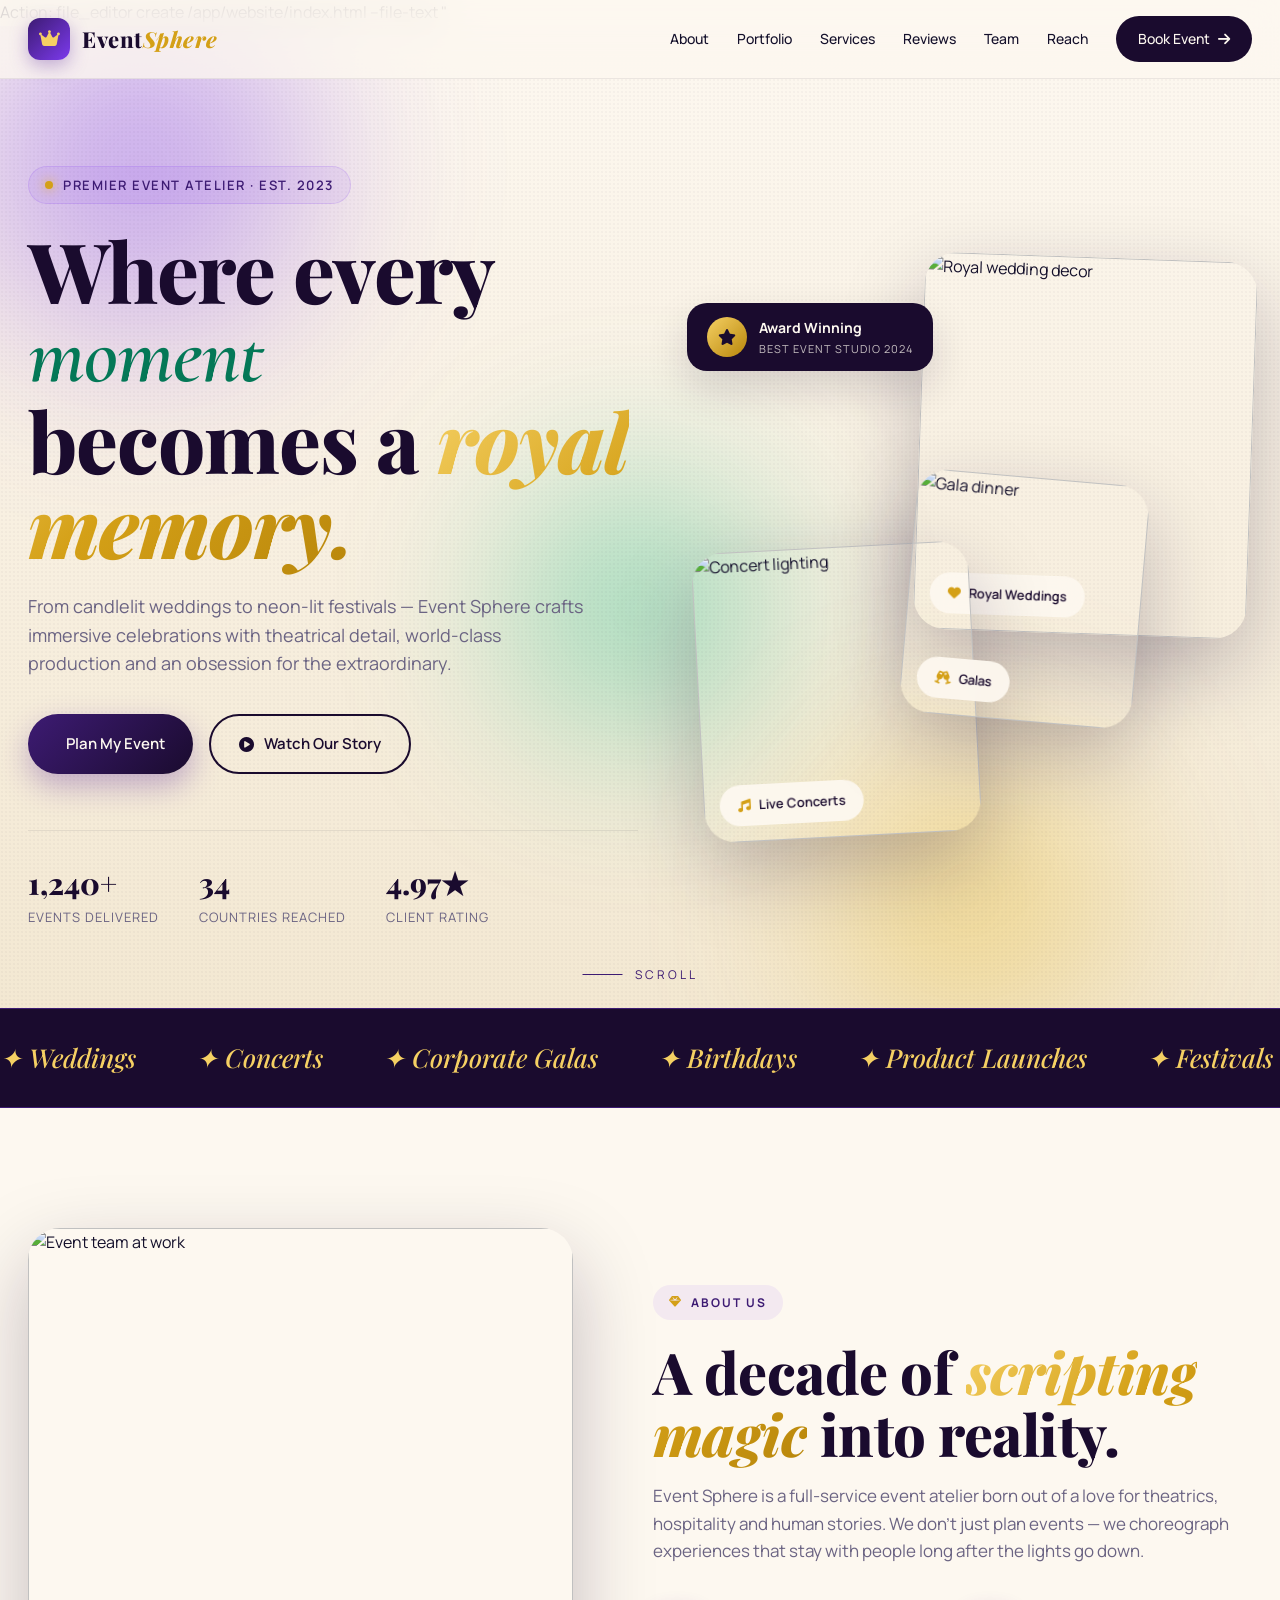
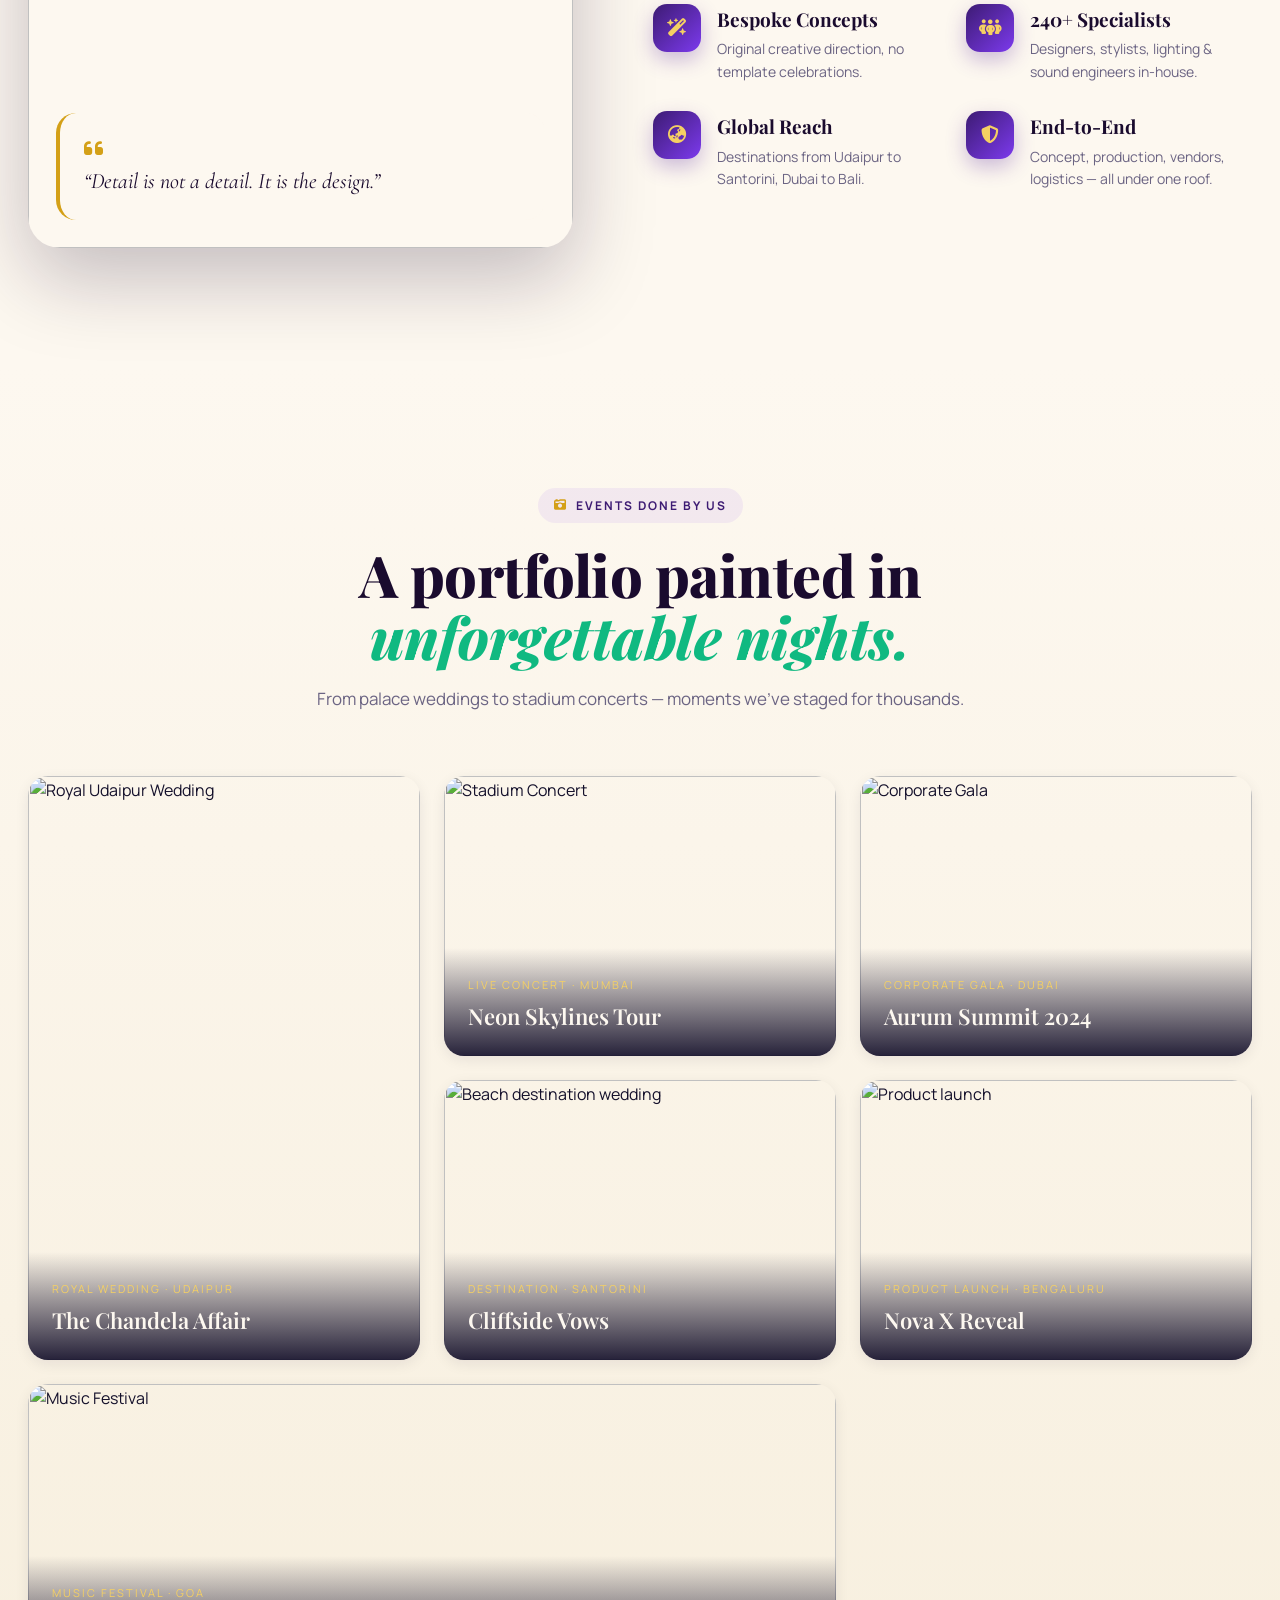
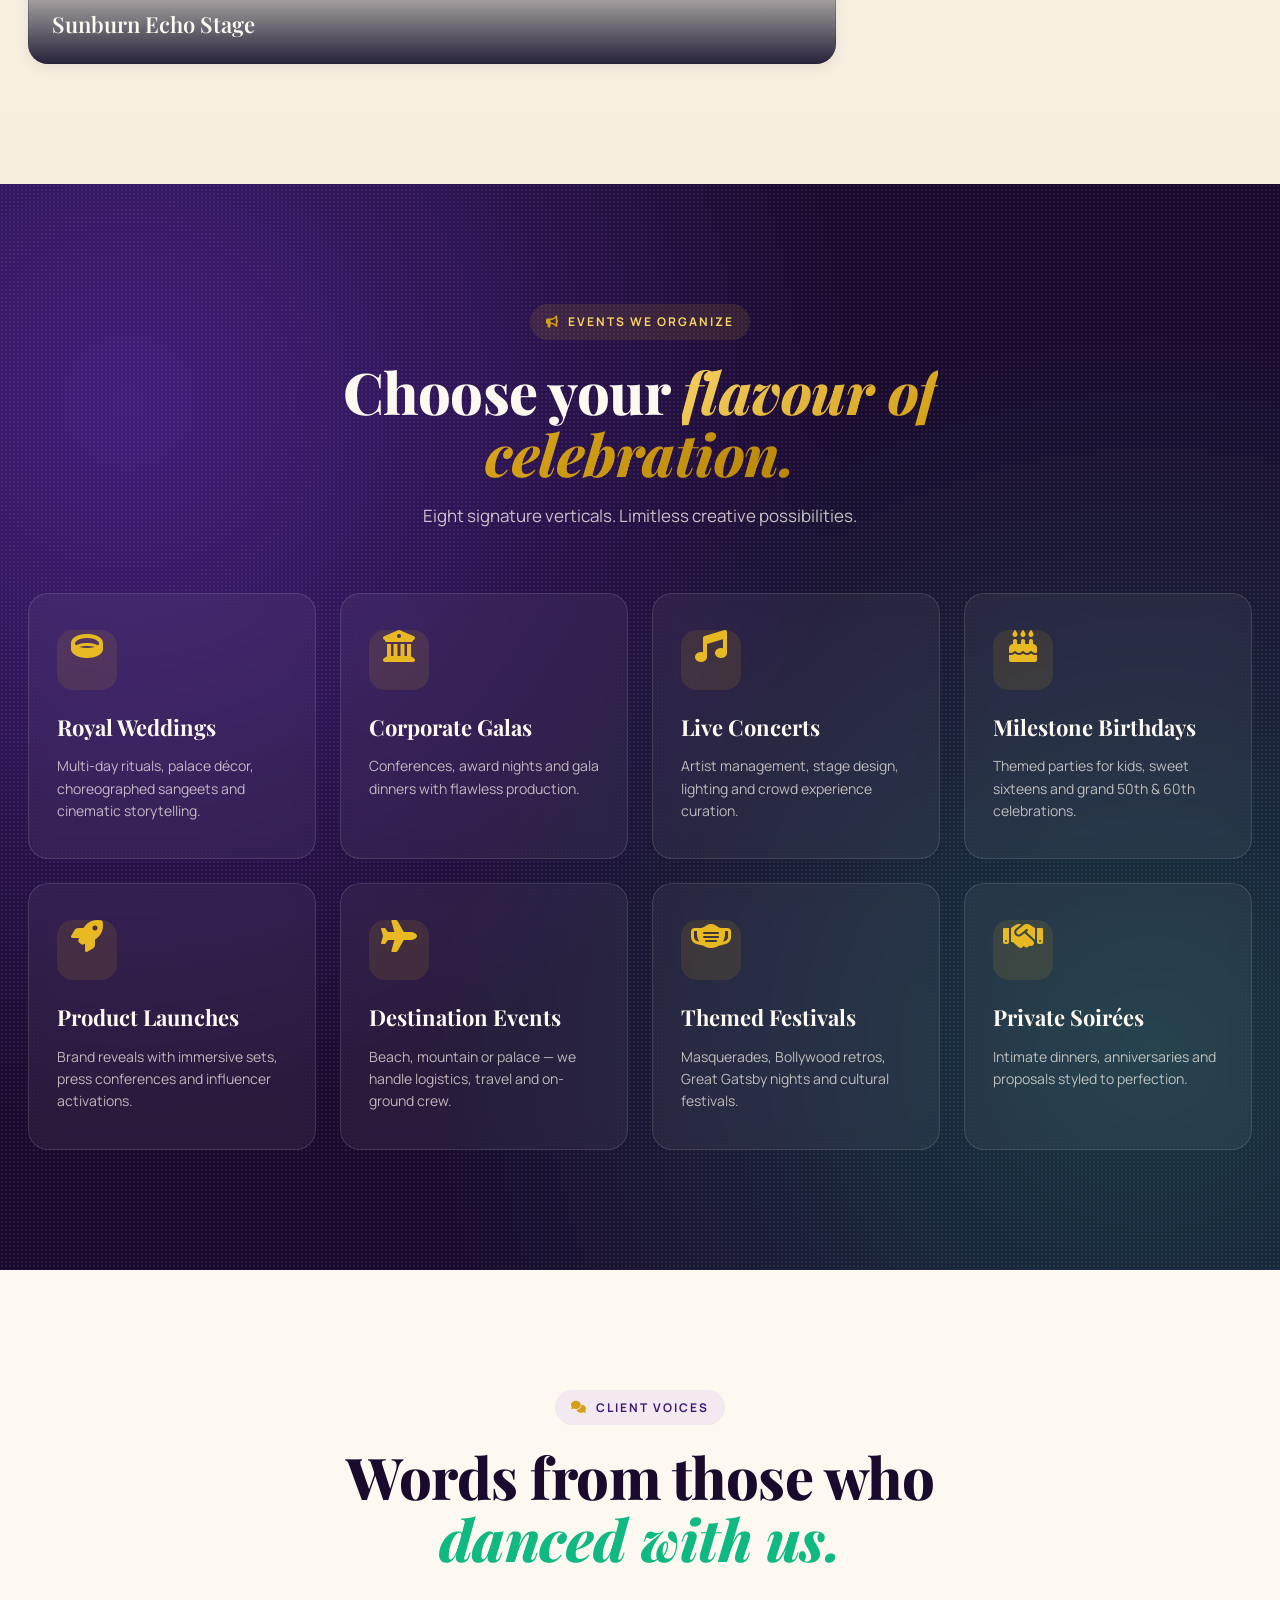
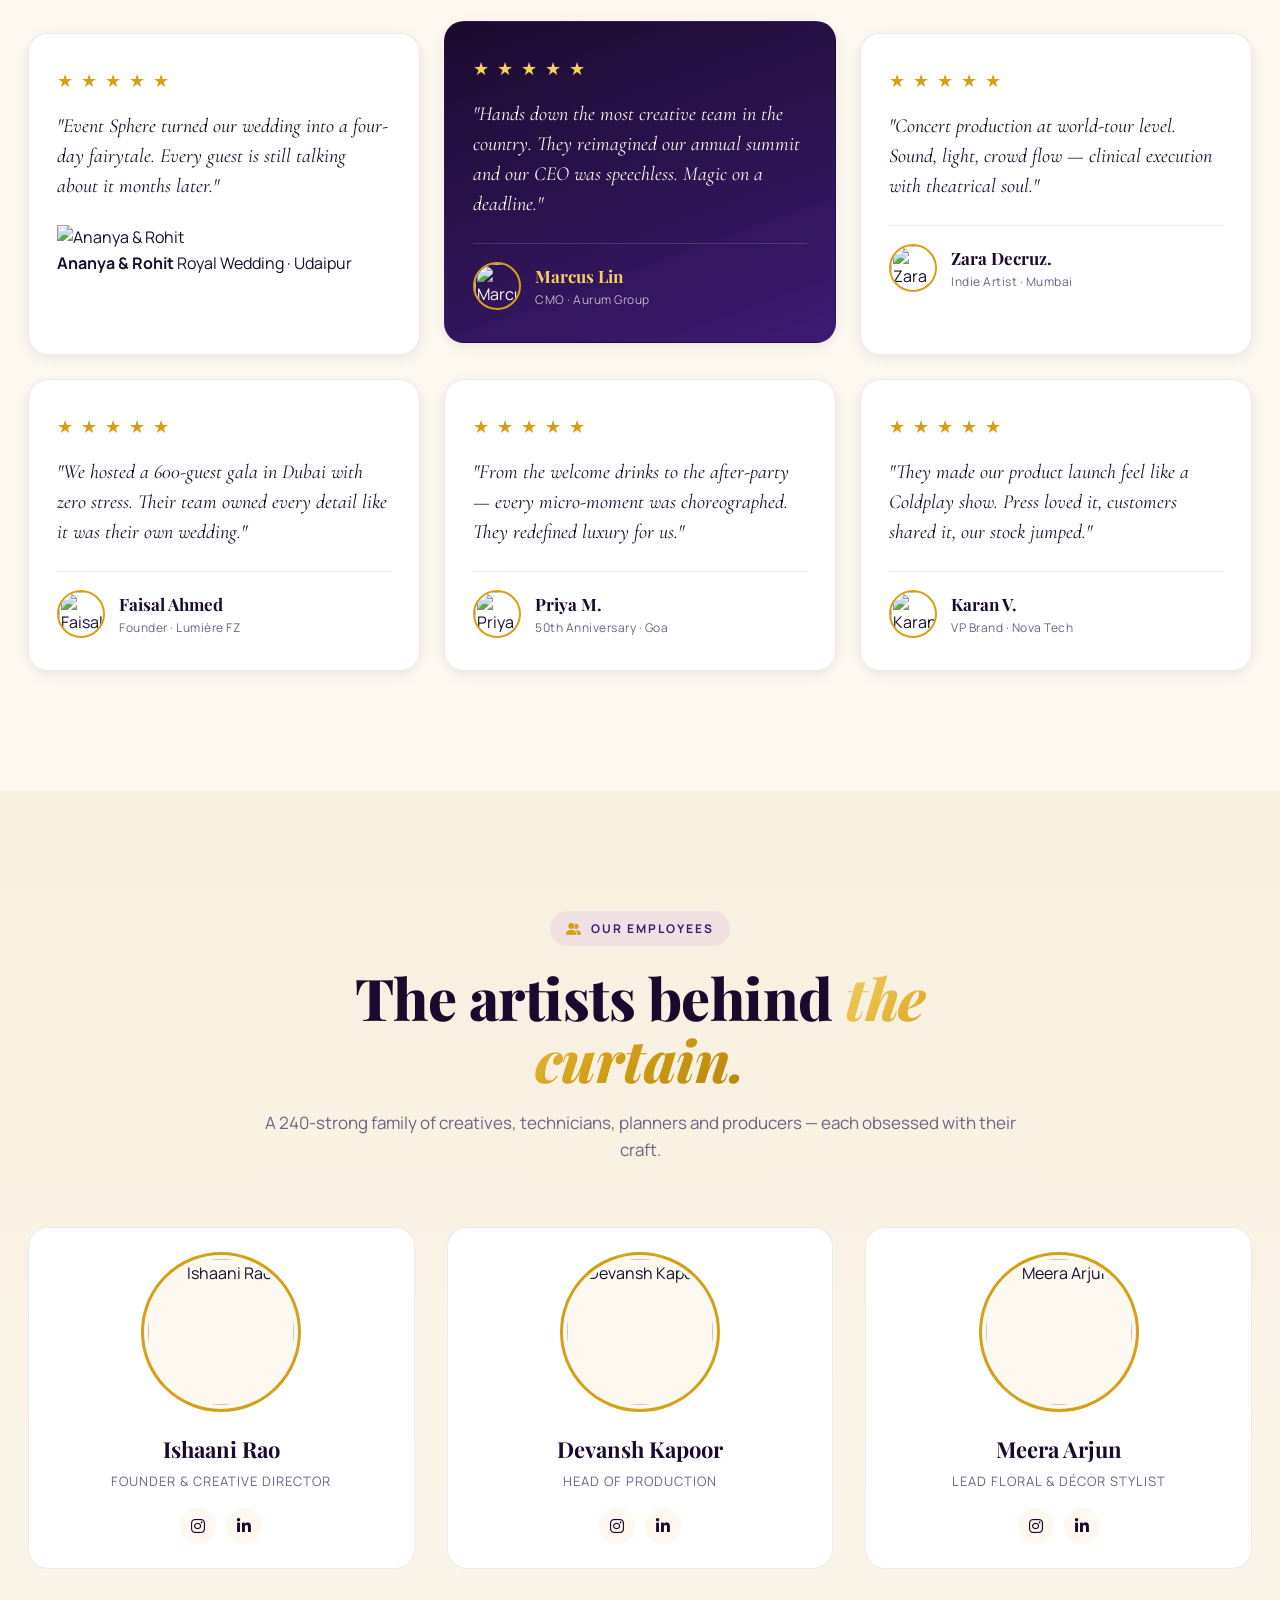
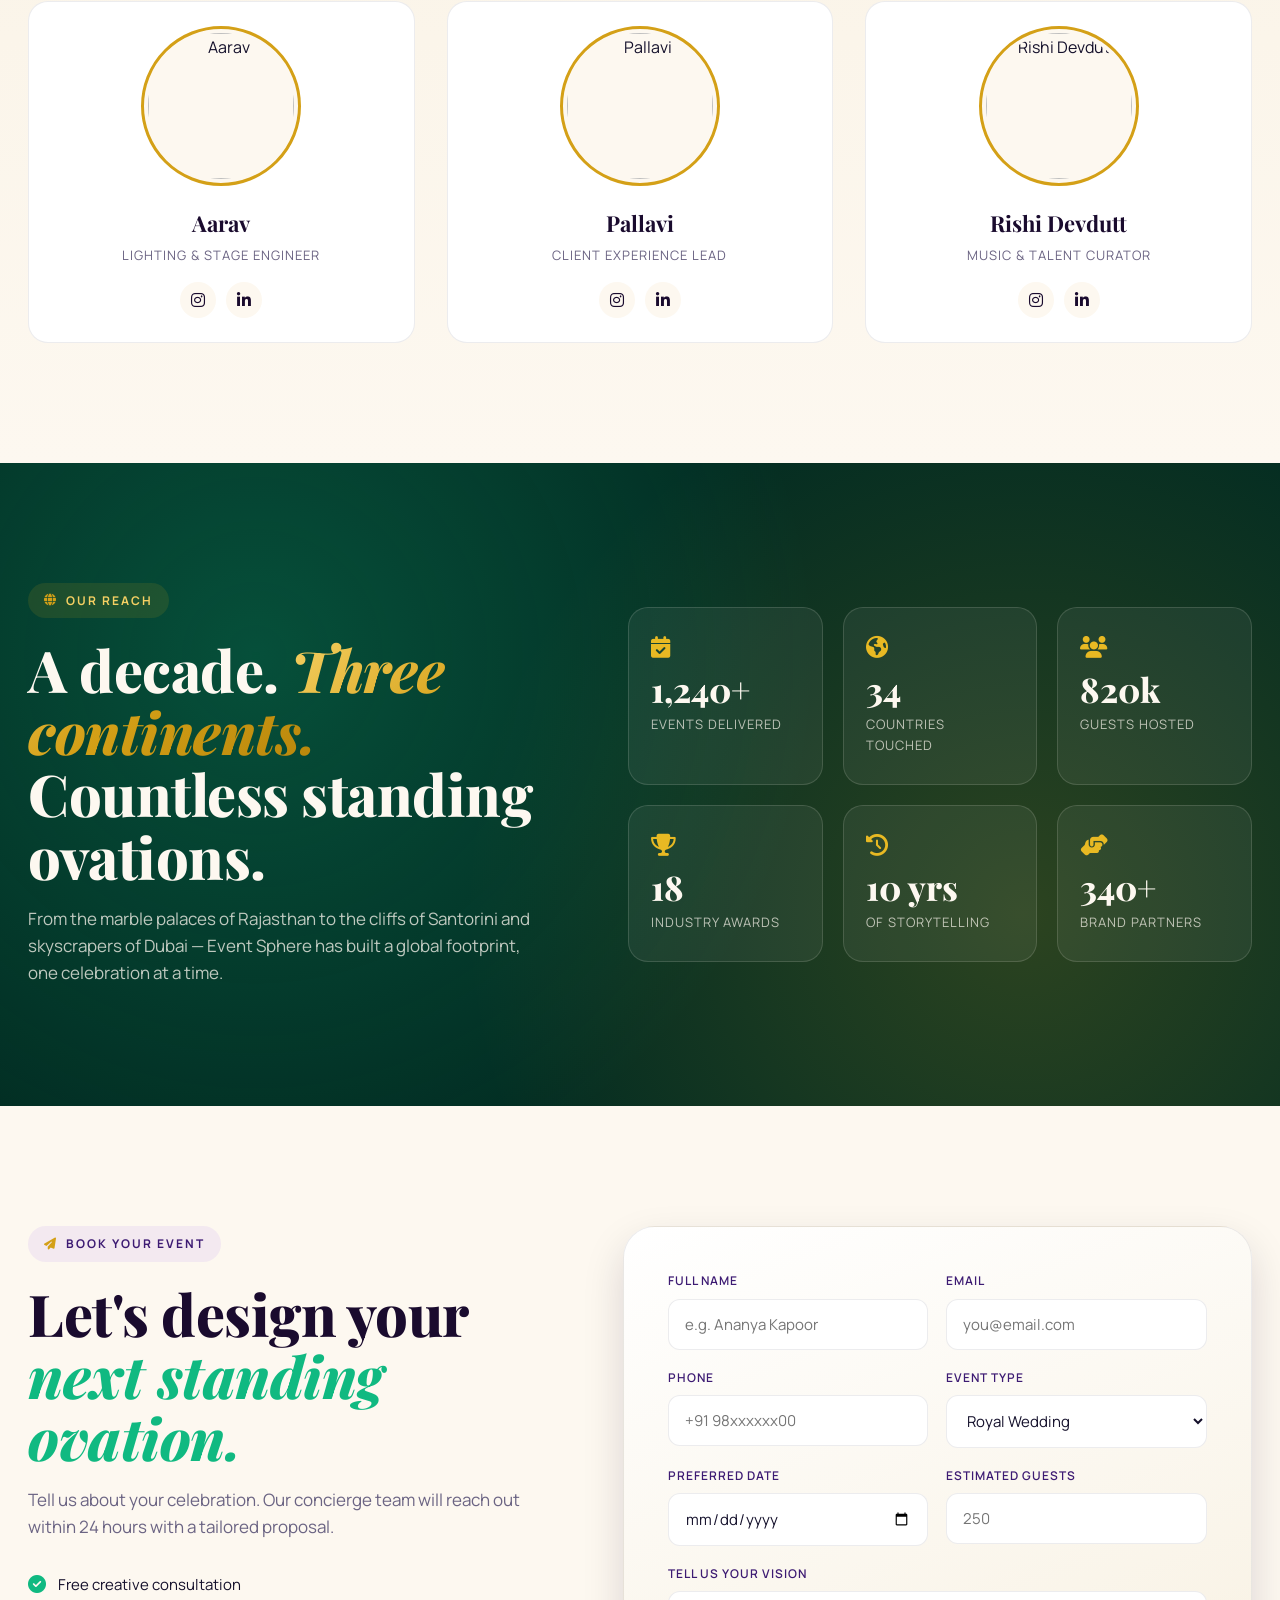
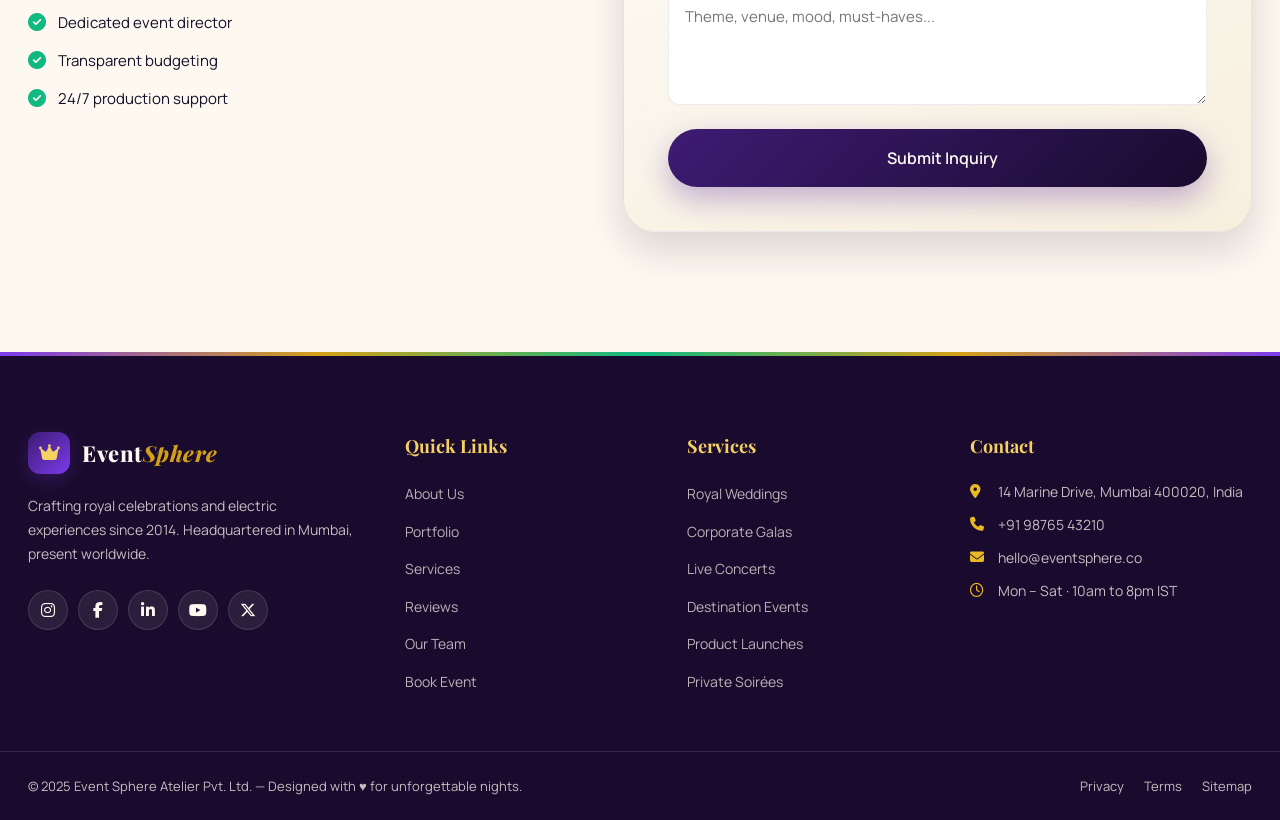
==== index.html @ 4376a64c "first commit" ====
Action: file_editor create /app/website/index.html --file-text "<!DOCTYPE html>
<html lang="en">
<head>
  <meta charset="UTF-8" />
  <meta name="viewport" content="width=device-width, initial-scale=1.0" />
  <title>Event Sphere — Royal Event Management & Experiences</title>
  <meta name="description" content="Event Sphere designs unforgettable royal weddings, corporate galas, concerts and bespoke celebrations across the globe." />
  <link rel="preconnect" href="https://fonts.googleapis.com">
  <link rel="preconnect" href="https://fonts.gstatic.com" crossorigin>
  <link href="https://fonts.googleapis.com/css2?family=Playfair+Display:wght@500;600;700;800;900&family=Manrope:wght@300;400;500;600;700;800&family=Cormorant+Garamond:ital,wght@1,500;1,600&display=swap" rel="stylesheet">
  <link rel="stylesheet"  href="./styles.css" />
  <link rel="stylesheet" href="https://cdnjs.cloudflare.com/ajax/libs/font-awesome/6.5.0/css/all.min.css" />
</head>
<body>

  <!-- ============ HEADER ============ -->
  <header class="site-header">
    <div class="container header-inner">
      <a href="./index.html" class="brand">
        <span class="brand-mark">
          <i class="fa-solid fa-crown"></i>
        </span>
        <span class="brand-name">Event<span class="brand-accent">Sphere</span></span>
      </a>

      <nav class="nav" aria-label="Main navigation">
        <a href="./about.html">About</a>
        <a href="./portfolio.html">Portfolio</a>
        <a href="./services.html">Services</a>
        <a href="#reviews">Reviews</a>
        <a href="#team">Team</a>
        <a href="#reach">Reach</a>
        <a href="#book" class="nav-cta">Book Event <i class="fa-solid fa-arrow-right"></i></a>
      </nav>

      <button class="menu-toggle" aria-label="Toggle menu">
        <span></span><span></span><span></span>
      </button>
    </div>
  </header>

  <!-- ============ HERO / HOME ============ -->
  <section id="home" class="hero">
    <div class="hero-bg">
      <div class="hero-orb orb-1"></div>
      <div class="hero-orb orb-2"></div>
      <div class="hero-orb orb-3"></div>
      <div class="hero-grain"></div>
    </div>

    <div class="container hero-inner">
      <div class="hero-copy">
        <span class="eyebrow">
          <span class="dot"></span> Premier Event Atelier · Est. 2023
        </span>
        <h1 class="hero-title">
          Where every <em>moment</em><br/>
          becomes a <span class="gold-text">royal memory.</span>
        </h1>
        <p class="hero-sub">
          From candlelit weddings to neon-lit festivals — Event Sphere crafts immersive
          celebrations with theatrical detail, world-class production and an obsession
          for the extraordinary.
        </p>

        <div class="hero-cta">
          <a href="#book" class="btn btn-primary">
            <i class="fa-solid fa-sparkles"></i> Plan My Event
          </a>
          <a href="#portfolio" class="btn btn-ghost">
            <i class="fa-solid fa-circle-play"></i> Watch Our Story
          </a>
        </div>

        <div class="hero-stats">
          <div><strong>1,240+</strong><span>Events Delivered</span></div>
          <div><strong>34</strong><span>Countries Reached</span></div>
          <div><strong>4.97★</strong><span>Client Rating</span></div>
        </div>
      </div>

      <div class="hero-visual">
        <div class="hero-card card-a">
          <img src="https://images.unsplash.com/photo-1519225421980-715cb0215aed?w=900&q=80" alt="Royal wedding decor" />
          <div class="hero-card-tag"><i class="fa-solid fa-heart"></i> Royal Weddings</div>
        </div>
        <div class="hero-card card-b">
          <img src="https://images.unsplash.com/photo-1492684223066-81342ee5ff30?w=900&q=80" alt="Concert lighting" />
          <div class="hero-card-tag"><i class="fa-solid fa-music"></i> Live Concerts</div>
        </div>
        <div class="hero-card card-c">
          <img src="https://images.unsplash.com/photo-1511795409834-ef04bbd61622?w=900&q=80" alt="Gala dinner" />
          <div class="hero-card-tag"><i class="fa-solid fa-champagne-glasses"></i> Galas</div>
        </div>

        <div class="floating-badge">
          <div class="fb-circle">
            <i class="fa-solid fa-star"></i>
          </div>
          <div>
            <strong>Award Winning</strong>
            <span>Best Event Studio 2024</span>
          </div>
        </div>
      </div>
    </div>

    <a href="#about" class="scroll-cue">
      <span></span> Scroll
    </a>
  </section>

  <!-- ============ MARQUEE ============ -->
  <div class="marquee" aria-hidden="true">
    <div class="marquee-track">
      <span>✦ Weddings</span><span>✦ Concerts</span><span>✦ Corporate Galas</span>
      <span>✦ Birthdays</span><span>✦ Product Launches</span><span>✦ Festivals</span>
      <span>✦ Award Nights</span><span>✦ Destination Events</span>
      <span>✦ Weddings</span><span>✦ Concerts</span><span>✦ Corporate Galas</span>
      <span>✦ Birthdays</span><span>✦ Product Launches</span><span>✦ Festivals</span>
    </div>
  </div>

  <!-- ============ ABOUT US ============ -->
  <section id="about" class="section about">
    <div class="container about-grid">
      <div class="about-media">
        <img src="https://images.unsplash.com/photo-1464366400600-7168b8af9bc3?w=1000&q=80" alt="Event team at work" />
        <div class="about-floating">
          <i class="fa-solid fa-quote-left"></i>
          <p>“Detail is not a detail. It is the design.”</p>
        </div>
      </div>

      <div class="about-copy">
        <span class="section-tag"><i class="fa-solid fa-gem"></i> About Us</span>
        <h2 class="section-title">A decade of <span class="gold-text">scripting magic</span> into reality.</h2>
        <p class="section-lead">
          Event Sphere is a full-service event atelier born out of a love for theatrics,
          hospitality and human stories. We don't just plan events — we choreograph
          experiences that stay with people long after the lights go down.
        </p>

        <div class="about-features">
          <div class="feat">
            <div class="feat-ico"><i class="fa-solid fa-wand-magic-sparkles"></i></div>
            <div>
              <h4>Bespoke Concepts</h4>
              <p>Original creative direction, no template celebrations.</p>
            </div>
          </div>
          <div class="feat">
            <div class="feat-ico"><i class="fa-solid fa-people-group"></i></div>
            <div>
              <h4>240+ Specialists</h4>
              <p>Designers, stylists, lighting & sound engineers in-house.</p>
            </div>
          </div>
          <div class="feat">
            <div class="feat-ico"><i class="fa-solid fa-earth-asia"></i></div>
            <div>
              <h4>Global Reach</h4>
              <p>Destinations from Udaipur to Santorini, Dubai to Bali.</p>
            </div>
          </div>
          <div class="feat">
            <div class="feat-ico"><i class="fa-solid fa-shield-halved"></i></div>
            <div>
              <h4>End-to-End</h4>
              <p>Concept, production, vendors, logistics — all under one roof.</p>
            </div>
          </div>
        </div>
      </div>
    </div>
  </section>

  <!-- ============ PORTFOLIO / EVENTS DONE ============ -->
  <section id="portfolio" class="section portfolio">
    <div class="container">
      <div class="section-head">
        <span class="section-tag"><i class="fa-solid fa-camera-retro"></i> Events Done By Us</span>
        <h2 class="section-title">A portfolio painted in <span class="emerald-text">unforgettable nights.</span></h2>
        <p class="section-lead center">From palace weddings to stadium concerts — moments we've staged for thousands.</p>
      </div>

      <div class="portfolio-grid">
        <article class="port-card big">
          <img src="https://images.unsplash.com/photo-1519671482749-fd09be7ccebf?w=1200&q=80" alt="Royal Udaipur Wedding"/>
          <div class="port-meta">
            <span>Royal Wedding · Udaipur</span>
            <h3>The Chandela Affair</h3>
          </div>
        </article>

        <article class="port-card">
          <img src="https://images.unsplash.com/photo-1493676304819-0d7a8d026dcf?w=900&q=80" alt="Stadium Concert"/>
          <div class="port-meta">
            <span>Live Concert · Mumbai</span>
            <h3>Neon Skylines Tour</h3>
          </div>
        </article>

        <article class="port-card">
          <img src="https://images.unsplash.com/photo-1505236858219-8359eb29e329?w=900&q=80" alt="Corporate Gala"/>
          <div class="port-meta">
            <span>Corporate Gala · Dubai</span>
            <h3>Aurum Summit 2024</h3>
          </div>
        </article>

        <article class="port-card">
          <img src="https://images.unsplash.com/photo-1530023367847-a683933f4172?w=900&q=80" alt="Beach destination wedding"/>
          <div class="port-meta">
            <span>Destination · Santorini</span>
            <h3>Cliffside Vows</h3>
          </div>
        </article>

        <article class="port-card">
          <img src="https://images.unsplash.com/photo-1533174072545-7a4b6ad7a6c3?w=900&q=80" alt="Product launch"/>
          <div class="port-meta">
            <span>Product Launch · Bengaluru</span>
            <h3>Nova X Reveal</h3>
          </div>
        </article>

        <article class="port-card wide">
          <img src="https://images.unsplash.com/photo-1496024840928-4c417adf211d?w=1400&q=80" alt="Music Festival"/>
          <div class="port-meta">
            <span>Music Festival · Goa</span>
            <h3>Sunburn Echo Stage</h3>
          </div>
        </article>
      </div>
    </div>
  </section>

  <!-- ============ SERVICES / EVENTS WE ORGANIZE ============ -->
  <section id="services" class="section services">
    <div class="container">
      <div class="section-head">
        <span class="section-tag light"><i class="fa-solid fa-bullhorn"></i> Events We Organize</span>
        <h2 class="section-title light">Choose your <span class="gold-text">flavour of celebration.</span></h2>
        <p class="section-lead center light">Eight signature verticals. Limitless creative possibilities.</p>
      </div>

      <div class="services-grid">
        <article class="serv-card">
          <i class="fa-solid fa-ring serv-ico"></i>
          <h3>Royal Weddings</h3>
          <p>Multi-day rituals, palace décor, choreographed sangeets and cinematic storytelling.</p>
        </article>
        <article class="serv-card">
          <i class="fa-solid fa-building-columns serv-ico"></i>
          <h3>Corporate Galas</h3>
          <p>Conferences, award nights and gala dinners with flawless production.</p>
        </article>
        <article class="serv-card">
          <i class="fa-solid fa-music serv-ico"></i>
          <h3>Live Concerts</h3>
          <p>Artist management, stage design, lighting and crowd experience curation.</p>
        </article>
        <article class="serv-card">
          <i class="fa-solid fa-cake-candles serv-ico"></i>
          <h3>Milestone Birthdays</h3>
          <p>Themed parties for kids, sweet sixteens and grand 50th & 60th celebrations.</p>
        </article>
        <article class="serv-card">
          <i class="fa-solid fa-rocket serv-ico"></i>
          <h3>Product Launches</h3>
          <p>Brand reveals with immersive sets, press conferences and influencer activations.</p>
        </article>
        <article class="serv-card">
          <i class="fa-solid fa-plane serv-ico"></i>
          <h3>Destination Events</h3>
          <p>Beach, mountain or palace — we handle logistics, travel and on-ground crew.</p>
        </article>
        <article class="serv-card">
          <i class="fa-solid fa-mask-face serv-ico"></i>
          <h3>Themed Festivals</h3>
          <p>Masquerades, Bollywood retros, Great Gatsby nights and cultural festivals.</p>
        </article>
        <article class="serv-card">
          <i class="fa-solid fa-handshake serv-ico"></i>
          <h3>Private Soirées</h3>
          <p>Intimate dinners, anniversaries and proposals styled to perfection.</p>
        </article>
      </div>
    </div>
  </section>

  <!-- ============ REVIEWS ============ -->
  <section id="reviews" class="section reviews">
    <div class="container">
      <div class="section-head">
        <span class="section-tag"><i class="fa-solid fa-comments"></i> Client Voices</span>
        <h2 class="section-title">Words from those who <span class="emerald-text">danced with us.</span></h2>
      </div>

      <div class="reviews-grid">
        <article class="review-card">
          <div class="stars">★ ★ ★ ★ ★</div>
          <p>"Event Sphere turned our wedding into a four-day fairytale. Every guest is still talking about it months later."</p>
          <div class="reviewer\">
            <img src="https://images.unsplash.com/photo-1494790108377-be9c29b29330?w=200&q=80" alt="Ananya & Rohit" />
            <div>
              <strong>Ananya & Rohit</strong>
              <span>Royal Wedding · Udaipur</span>
            </div>
          </div>
        </article>

        <article class="review-card featured">
          <div class="stars">★ ★ ★ ★ ★</div>
          <p>"Hands down the most creative team in the country. They reimagined our annual summit and our CEO was speechless. Magic on a deadline."</p>
          <div class="reviewer">
            <img src="https://images.unsplash.com/photo-1500648767791-00dcc994a43e?w=200&q=80" alt="Marcus Lin" />
            <div>
              <strong>Marcus Lin</strong>
              <span>CMO · Aurum Group</span>
            </div>
          </div>
        </article>

        <article class="review-card">
          <div class="stars">★ ★ ★ ★ ★</div>
          <p>"Concert production at world-tour level. Sound, light, crowd flow — clinical execution with theatrical soul."</p>
          <div class="reviewer">
            <img src="https://images.unsplash.com/photo-1438761681033-6461ffad8d80?w=200&q=80" alt="Zara Decruz" />
            <div>
              <strong>Zara Decruz.</strong>
              <span>Indie Artist · Mumbai</span>
            </div>
          </div>
        </article>

        <article class="review-card">
          <div class="stars">★ ★ ★ ★ ★</div>
          <p>"We hosted a 600-guest gala in Dubai with zero stress. Their team owned every detail like it was their own wedding."</p>
          <div class="reviewer">
            <img src="https://images.unsplash.com/photo-1531427186611-ecfd6d936c79?w=200&q=80" alt="Faisal Ahmed" />
            <div>
              <strong>Faisal Ahmed</strong>
              <span>Founder · Lumière FZ</span>
            </div>
          </div>
        </article>

        <article class="review-card">
          <div class="stars">★ ★ ★ ★ ★</div>
          <p>"From the welcome drinks to the after-party — every micro-moment was choreographed. They redefined luxury for us."</p>
          <div class="reviewer">
            <img src="https://images.unsplash.com/photo-1573496359142-b8d87734a5a2?w=200&q=80" alt="Priya M" />
            <div>
              <strong>Priya M.</strong>
              <span>50th Anniversary · Goa</span>
            </div>
          </div>
        </article>

        <article class="review-card">
          <div class="stars">★ ★ ★ ★ ★</div>
          <p>"They made our product launch feel like a Coldplay show. Press loved it, customers shared it, our stock jumped."</p>
          <div class="reviewer">
            <img src="https://images.unsplash.com/photo-1507003211169-0a1dd7228f2d?w=200&q=80" alt="Karan V" />
            <div>
              <strong>Karan V.</strong>
              <span>VP Brand · Nova Tech</span>
            </div>
          </div>
        </article>
      </div>
    </div>
  </section>

  <!-- ============ TEAM ============ -->
  <section id="team" class="section team">
    <div class="container">
      <div class="section-head">
        <span class="section-tag"><i class="fa-solid fa-user-group"></i> Our Employees</span>
        <h2 class="section-title">The artists behind <span class="gold-text">the curtain.</span></h2>
        <p class="section-lead center">A 240-strong family of creatives, technicians, planners and producers — each obsessed with their craft.</p>
      </div>

      <div class="team-grid">
        <article class="team-card">
          <div class="team-photo">
            <img src="https://images.unsplash.com/photo-1580489944761-15a19d654956?w=600&q=80" alt="Ishaani Rao" />
          </div>
          <h3>Ishaani Rao</h3>
          <span>Founder & Creative Director</span>
          <div class="team-social">
            <a href="#"><i class="fa-brands fa-instagram"></i></a>
            <a href="#"><i class="fa-brands fa-linkedin-in"></i></a>
          </div>
        </article>

        <article class="team-card">
          <div class="team-photo">
            <img src="https://images.unsplash.com/photo-1472099645785-5658abf4ff4e?w=600&q=80" alt="Devansh Kapoor" />
          </div>
          <h3>Devansh Kapoor</h3>
          <span>Head of Production</span>
          <div class="team-social">
            <a href="#"><i class="fa-brands fa-instagram"></i></a>
            <a href="#"><i class="fa-brands fa-linkedin-in"></i></a>
          </div>
        </article>

        <article class="team-card">
          <div class="team-photo">
            <img src="https://images.unsplash.com/photo-1487412720507-e7ab37603c6f?w=600&q=80" alt="Meera Arjun" />
          </div>
          <h3>Meera Arjun</h3>
          <span>Lead Floral & Décor Stylist</span>
          <div class="team-social">
            <a href="#"><i class="fa-brands fa-instagram"></i></a>
            <a href="#"><i class="fa-brands fa-linkedin-in"></i></a>
          </div>
        </article>

        <article class="team-card">
          <div class="team-photo">
            <img src="https://images.unsplash.com/photo-1519085360753-af0119f7cbe7?w=600&q=80" alt="Aarav" />
          </div>
          <h3>Aarav</h3>
          <span>Lighting & Stage Engineer</span>
          <div class="team-social">
            <a href="#"><i class="fa-brands fa-instagram"></i></a>
            <a href="#"><i class="fa-brands fa-linkedin-in"></i></a>
          </div>
        </article>

        <article class="team-card">
          <div class="team-photo">
            <img src="https://images.unsplash.com/photo-1544005313-94ddf0286df2?w=600&q=80" alt="Pallavi" />
          </div>
          <h3>Pallavi</h3>
          <span>Client Experience Lead</span>
          <div class="team-social">
            <a href="#"><i class="fa-brands fa-instagram"></i></a>
            <a href="#"><i class="fa-brands fa-linkedin-in"></i></a>
          </div>
        </article>

        <article class="team-card">
          <div class="team-photo">
            <img src="https://images.unsplash.com/photo-1506794778202-cad84cf45f1d?w=600&q=80" alt="Rishi Devdutt" />
          </div>
          <h3>Rishi Devdutt</h3>
          <span>Music & Talent Curator</span>
          <div class="team-social">
            <a href="#"><i class="fa-brands fa-instagram"></i></a>
            <a href="#"><i class="fa-brands fa-linkedin-in"></i></a>
          </div>
        </article>
      </div>
    </div>
  </section>

  <!-- ============ REACH / IMPACT ============ -->
  <section id="reach" class="section reach">
    <div class="container reach-inner">
      <div class="reach-copy">
        <span class="section-tag light"><i class="fa-solid fa-globe"></i> Our Reach</span>
        <h2 class="section-title light">A decade. <span class="gold-text">Three continents.</span><br/>Countless standing ovations.</h2>
        <p class="section-lead light">From the marble palaces of Rajasthan to the cliffs of Santorini and skyscrapers of Dubai — Event Sphere has built a global footprint, one celebration at a time.</p>
      </div>

      <div class="stats-grid">
        <div class="stat-card">
          <i class="fa-solid fa-calendar-check"></i>
          <strong>1,240+</strong>
          <span>Events Delivered</span>
        </div>
        <div class="stat-card">
          <i class="fa-solid fa-earth-americas"></i>
          <strong>34</strong>
          <span>Countries Touched</span>
        </div>
        <div class="stat-card">
          <i class="fa-solid fa-users"></i>
          <strong>820k</strong>
          <span>Guests Hosted</span>
        </div>
        <div class="stat-card">
          <i class="fa-solid fa-trophy"></i>
          <strong>18</strong>
          <span>Industry Awards</span>
        </div>
        <div class="stat-card">
          <i class="fa-solid fa-clock-rotate-left"></i>
          <strong>10 yrs</strong>
          <span>Of Storytelling</span>
        </div>
        <div class="stat-card">
          <i class="fa-solid fa-handshake-angle"></i>
          <strong>340+</strong>
          <span>Brand Partners</span>
        </div>
      </div>
    </div>
  </section>

  <!-- ============ BOOKING ============ -->
  <section id="book" class="section booking">
    <div class="container booking-grid">
      <div class="booking-copy">
        <span class="section-tag"><i class="fa-solid fa-paper-plane"></i> Book Your Event</span>
        <h2 class="section-title">Let's design your <span class="emerald-text">next standing ovation.</span></h2>
        <p class="section-lead">Tell us about your celebration. Our concierge team will reach out within 24 hours with a tailored proposal.</p>

        <ul class="booking-list">
          <li><i class="fa-solid fa-circle-check"></i> Free creative consultation</li>
          <li><i class="fa-solid fa-circle-check"></i> Dedicated event director</li>
          <li><i class="fa-solid fa-circle-check"></i> Transparent budgeting</li>
          <li><i class="fa-solid fa-circle-check"></i> 24/7 production support</li>
        </ul>
      </div>

      <form class="booking-form" onsubmit="event.preventDefault(); this.querySelector('.success').classList.add('show');">
        <div class="form-row">
          <label>
            <span>Full Name</span>
            <input type="text" placeholder="e.g. Ananya Kapoor" required />
          </label>
          <label>
            <span>Email</span>
            <input type="email" placeholder="you@email.com" required />
          </label>
        </div>

        <div class="form-row">
          <label>
            <span>Phone</span>
            <input type="tel" placeholder="+91 98xxxxxx00" />
          </label>
          <label>
            <span>Event Type</span>
            <select>
              <option>Royal Wedding</option>
              <option>Corporate Gala</option>
              <option>Live Concert</option>
              <option>Milestone Birthday</option>
              <option>Product Launch</option>
              <option>Destination Event</option>
              <option>Themed Festival</option>
              <option>Private Soirée</option>
            </select>
          </label>
        </div>

        <div class="form-row">
          <label>
            <span>Preferred Date</span>
            <input type="date" />
          </label>
          <label>
            <span>Estimated Guests</span>
            <input type="number" placeholder="250" min="1" />
          </label>
        </div>

        <label class="full">
          <span>Tell Us Your Vision</span>
          <textarea rows="4" placeholder="Theme, venue, mood, must-haves..."></textarea>
        </label>

        <button type="submit" class="btn btn-primary big">
          <i class="fa-solid fa-sparkles"></i> Submit Inquiry
        </button>

        <p class="success">
          <i class="fa-solid fa-circle-check"></i> Inquiry received! Our concierge will reach out within 24 hours.
        </p>
      </form>
    </div>
  </section>

  <!-- ============ FOOTER ============ -->
  <footer class="site-footer">
    <div class="container footer-grid">
      <div class="foot-brand">
        <a href="#home" class="brand">
          <span class="brand-mark"><i class="fa-solid fa-crown"></i></span>
          <span class="brand-name">Event<span class="brand-accent">Sphere</span></span>
        </a>
        <p>Crafting royal celebrations and electric experiences since 2014. Headquartered in Mumbai, present worldwide.</p>
        <div class="foot-social">
          <a href="#" aria-label="Instagram"><i class="fa-brands fa-instagram"></i></a>
          <a href="#" aria-label="Facebook"><i class="fa-brands fa-facebook-f"></i></a>
          <a href="#" aria-label="LinkedIn"><i class="fa-brands fa-linkedin-in"></i></a>
          <a href="#" aria-label="YouTube"><i class="fa-brands fa-youtube"></i></a>
          <a href="#" aria-label="X"><i class="fa-brands fa-x-twitter"></i></a>
        </div>
      </div>

      <div class="foot-col">
        <h4>Quick Links</h4>
        <ul>
          <li><a href="./about.html">About Us</a></li>
          <li><a href="./portfolio.html">Portfolio</a></li>
          <li><a href="./services.html">Services</a></li>
          <li><a href="#reviews">Reviews</a></li>
          <li><a href="#team">Our Team</a></li>
          <li><a href="#book">Book Event</a></li>
        </ul>
      </div>

      <div class="foot-col">
        <h4>Services</h4>
        <ul>
          <li><a href="#services">Royal Weddings</a></li>
          <li><a href="#services">Corporate Galas</a></li>
          <li><a href="#services">Live Concerts</a></li>
          <li><a href="#services">Destination Events</a></li>
          <li><a href="#services">Product Launches</a></li>
          <li><a href="#services">Private Soirées</a></li>
        </ul>
      </div>

      <div class="foot-col">
        <h4>Contact</h4>
        <ul class="contact-list">
          <li><i class="fa-solid fa-location-dot"></i> 14 Marine Drive, Mumbai 400020, India</li>
          <li><i class="fa-solid fa-phone"></i> +91 98765 43210</li>
          <li><i class="fa-solid fa-envelope"></i> hello@eventsphere.co</li>
          <li><i class="fa-regular fa-clock"></i> Mon – Sat · 10am to 8pm IST</li>
        </ul>
      </div>
    </div>

    <div class="foot-bottom container">
      <span>© 2025 Event Sphere Atelier Pvt. Ltd. — Designed with ♥ for unforgettable nights.</span>
      <div>
        <a href="#">Privacy</a>
        <a href="#">Terms</a>
        <a href="#">Sitemap</a>
      </div>
    </div>
  </footer>

</body>
</html>
---- styles.css ----
:root {
  --purple-900: #1a0b2e;
  --purple-800: #2a1352;
  --purple-700: #3d1b73;
  --purple-600: #5b2a9e;
  --purple-500: #7c3aed;
  --purple-300: #c4b5fd;

  --emerald-900: #022c22;
  --emerald-700: #047857;
  --emerald-500: #10b981;
  --emerald-300: #6ee7b7;

  --gold-700: #b8860b;
  --gold-500: #d4a017;
  --gold-400: #e8b923;
  --gold-300: #f5d063;

  --ivory: #fdf8f0;
  --cream: #f7efde;
  --ink: #14102b;
  --muted: #6b6483;
  --line: rgba(20, 16, 43, 0.08);

  --shadow-sm: 0 4px 14px rgba(26, 11, 46, 0.08);
  --shadow-md: 0 18px 40px rgba(26, 11, 46, 0.15);
  --shadow-lg: 0 30px 80px rgba(26, 11, 46, 0.25);

  --radius-sm: 12px;
  --radius-md: 20px;
  --radius-lg: 32px;
  --radius-pill: 999px;
}

* { box-sizing: border-box; margin: 0; padding: 0; }

html { scroll-behavior: smooth; }

body {
  font-family: 'Manrope', -apple-system, sans-serif;
  background: var(--ivory);
  color: var(--ink);
  line-height: 1.6;
  overflow-x: hidden;
  -webkit-font-smoothing: antialiased;
}

img { display: block; max-width: 100%; height: auto; }
a { color: inherit; text-decoration: none; }
button { cursor: pointer; font-family: inherit; border: none; background: none; }
ul { list-style: none; }

.container {
  max-width: 1280px;
  margin: 0 auto;
  padding: 0 28px;
}

/* ================ TYPOGRAPHY HELPERS ================ */
.gold-text {
  background: linear-gradient(135deg, var(--gold-300), var(--gold-500) 50%, var(--gold-700));
  -webkit-background-clip: text;
  background-clip: text;
  -webkit-text-fill-color: transparent;
  font-family: 'Playfair Display', serif;
  font-style: italic;
}
.emerald-text {
  color: var(--emerald-500);
  font-family: 'Playfair Display', serif;
  font-style: italic;
}

/* ================ HEADER ================ */
.site-header {
  position: fixed;
  inset: 0 0 auto 0;
  z-index: 100;
  padding: 16px 0;
  background: rgba(253, 248, 240, 0.78);
  backdrop-filter: blur(18px);
  -webkit-backdrop-filter: blur(18px);
  border-bottom: 1px solid var(--line);
}

.header-inner {
  display: flex;
  align-items: center;
  justify-content: space-between;
  gap: 24px;
}

.brand {
  display: flex;
  align-items: center;
  gap: 12px;
}
.brand-mark {
  width: 42px; height: 42px;
  border-radius: 12px;
  background: linear-gradient(135deg, var(--purple-700), var(--purple-500));
  color: var(--gold-300);
  display: grid;
  place-items: center;
  font-size: 18px;
  box-shadow: 0 6px 18px rgba(91, 42, 158, 0.35);
}
.brand-name {
  font-family: 'Playfair Display', serif;
  font-weight: 800;
  font-size: 22px;
  letter-spacing: 0.5px;
  color: var(--purple-900);
}
.brand-accent {
  color: var(--gold-500);
  font-style: italic;
}

.nav {
  display: flex;
  align-items: center;
  gap: 28px;
}
.nav a {
  font-size: 14px;
  font-weight: 500;
  color: var(--ink);
  position: relative;
  transition: color 0.25s ease;
}
.nav a:not(.nav-cta)::after {
  content: '';
  position: absolute;
  left: 0; bottom: -6px;
  width: 0; height: 2px;
  background: var(--gold-500);
  transition: width 0.3s ease;
}
.nav a:not(.nav-cta):hover { color: var(--purple-700); }
.nav a:not(.nav-cta):hover::after { width: 100%; }

.nav-cta {
  background: var(--purple-900);
  color: var(--ivory) !important;
  padding: 12px 22px;
  border-radius: var(--radius-pill);
  display: inline-flex;
  align-items: center;
  gap: 8px;
  transition: transform 0.25s ease, background 0.25s ease;
}
.nav-cta:hover {
  transform: translateY(-2px);
  background: var(--purple-700);
}

.menu-toggle { display: none; }

/* ================ HERO ================ */
.hero {
  position: relative;
  min-height: 100vh;
  padding: 140px 0 80px;
  background: linear-gradient(180deg, var(--ivory) 0%, #f3e8d2 100%);
  overflow: hidden;
}
.hero-bg {
  position: absolute;
  inset: 0;
  pointer-events: none;
}
.hero-orb {
  position: absolute;
  border-radius: 50%;
  filter: blur(80px);
  opacity: 0.55;
  animation: float 18s ease-in-out infinite;
}
.orb-1 {
  width: 520px; height: 520px;
  background: radial-gradient(circle, var(--purple-500), transparent 70%);
  top: -120px; left: -120px;
}
.orb-2 {
  width: 420px; height: 420px;
  background: radial-gradient(circle, var(--gold-400), transparent 70%);
  bottom: -100px; right: 8%;
  animation-delay: -6s;
}
.orb-3 {
  width: 380px; height: 380px;
  background: radial-gradient(circle, var(--emerald-500), transparent 70%);
  top: 40%; left: 35%;
  animation-delay: -12s;
}
@keyframes float {
  0%, 100% { transform: translate(0, 0); }
  50% { transform: translate(40px, -30px); }
}
.hero-grain {
  position: absolute;
  inset: 0;
  background-image:
    radial-gradient(rgba(26, 11, 46, 0.06) 1px, transparent 1px);
  background-size: 4px 4px;
  opacity: 0.5;
}

.hero-inner {
  position: relative;
  display: grid;
  grid-template-columns: 1.1fr 1fr;
  gap: 60px;
  align-items: center;
}

.eyebrow {
  display: inline-flex;
  align-items: center;
  gap: 10px;
  font-size: 13px;
  font-weight: 600;
  letter-spacing: 1.5px;
  text-transform: uppercase;
  color: var(--purple-700);
  background: rgba(124, 58, 237, 0.08);
  padding: 8px 16px;
  border-radius: var(--radius-pill);
  border: 1px solid rgba(124, 58, 237, 0.15);
}
.eyebrow .dot {
  width: 8px; height: 8px;
  background: var(--gold-500);
  border-radius: 50%;
  box-shadow: 0 0 12px var(--gold-400);
}

.hero-title {
  font-family: 'Playfair Display', serif;
  font-size: clamp(48px, 6.5vw, 88px);
  line-height: 1.02;
  font-weight: 800;
  color: var(--purple-900);
  margin: 24px 0 24px;
  letter-spacing: -1px;
}
.hero-title em {
  font-family: 'Cormorant Garamond', serif;
  font-style: italic;
  font-weight: 600;
  color: var(--emerald-700);
}

.hero-sub {
  font-size: 18px;
  color: var(--muted);
  max-width: 560px;
  margin-bottom: 36px;
}

.hero-cta {
  display: flex;
  gap: 16px;
  flex-wrap: wrap;
  margin-bottom: 56px;
}

.btn {
  display: inline-flex;
  align-items: center;
  gap: 10px;
  padding: 16px 28px;
  border-radius: var(--radius-pill);
  font-weight: 600;
  font-size: 15px;
  transition: transform 0.3s cubic-bezier(.4,1.4,.6,1), box-shadow 0.3s ease, background 0.3s ease;
}
.btn.big { padding: 18px 32px; font-size: 16px; }
.btn-primary {
  background: linear-gradient(135deg, var(--purple-700), var(--purple-900));
  color: var(--ivory);
  box-shadow: 0 12px 30px rgba(91, 42, 158, 0.35);
  position: relative;
  overflow: hidden;
}
.btn-primary::before {
  content: '';
  position: absolute;
  inset: 0;
  background: linear-gradient(135deg, var(--gold-500), var(--gold-700));
  opacity: 0;
  transition: opacity 0.4s ease;
}
.btn-primary span, .btn-primary i { position: relative; z-index: 1; }
.btn-primary:hover { transform: translateY(-3px); box-shadow: 0 20px 40px rgba(212, 160, 23, 0.4); }
.btn-primary:hover::before { opacity: 1; }
.btn-ghost {
  background: transparent;
  color: var(--purple-900);
  border: 2px solid var(--purple-900);
}
.btn-ghost:hover {
  background: var(--purple-900);
  color: var(--ivory);
  transform: translateY(-3px);
}

.hero-stats {
  display: flex;
  gap: 40px;
  flex-wrap: wrap;
  border-top: 1px solid var(--line);
  padding-top: 28px;
}
.hero-stats > div {
  display: flex;
  flex-direction: column;
}
.hero-stats strong {
  font-family: 'Playfair Display', serif;
  font-size: 30px;
  color: var(--purple-900);
  font-weight: 800;
}
.hero-stats span {
  font-size: 13px;
  color: var(--muted);
  text-transform: uppercase;
  letter-spacing: 1px;
}

/* Hero Visual */
.hero-visual {
  position: relative;
  height: 580px;
}
.hero-card {
  position: absolute;
  border-radius: var(--radius-lg);
  overflow: hidden;
  box-shadow: var(--shadow-lg);
  transition: transform 0.5s cubic-bezier(.4,1.4,.6,1);
}
.hero-card img {
  width: 100%; height: 100%;
  object-fit: cover;
}
.hero-card-tag {
  position: absolute;
  bottom: 16px; left: 16px;
  background: rgba(253, 248, 240, 0.95);
  backdrop-filter: blur(12px);
  padding: 10px 18px;
  border-radius: var(--radius-pill);
  font-size: 13px;
  font-weight: 600;
  color: var(--purple-900);
  display: inline-flex;
  align-items: center;
  gap: 8px;
}
.hero-card-tag i { color: var(--gold-500); }

.card-a {
  width: 60%; height: 65%;
  top: 0; right: 0;
  transform: rotate(2deg);
}
.card-b {
  width: 50%; height: 50%;
  bottom: 0; left: 0;
  transform: rotate(-3deg);
  z-index: 2;
}
.card-c {
  width: 42%; height: 42%;
  top: 38%; right: 20%;
  transform: rotate(5deg);
  z-index: 3;
}
.hero-card:hover {
  transform: rotate(0deg) scale(1.04);
  z-index: 10;
}

.floating-badge {
  position: absolute;
  top: 8%; left: -2%;
  background: var(--purple-900);
  color: var(--ivory);
  padding: 14px 20px;
  border-radius: var(--radius-md);
  display: flex;
  align-items: center;
  gap: 12px;
  box-shadow: var(--shadow-md);
  z-index: 5;
  animation: float 6s ease-in-out infinite;
}
.fb-circle {
  width: 40px; height: 40px;
  border-radius: 50%;
  background: linear-gradient(135deg, var(--gold-300), var(--gold-700));
  display: grid;
  place-items: center;
  color: var(--purple-900);
}
.floating-badge strong {
  display: block;
  font-size: 14px;
}
.floating-badge span {
  font-size: 11px;
  opacity: 0.75;
  letter-spacing: 1px;
  text-transform: uppercase;
}

.scroll-cue {
  position: absolute;
  bottom: 24px;
  left: 50%;
  transform: translateX(-50%);
  font-size: 12px;
  letter-spacing: 3px;
  text-transform: uppercase;
  color: var(--purple-700);
  display: flex;
  align-items: center;
  gap: 12px;
}
.scroll-cue span {
  width: 40px; height: 1px;
  background: var(--purple-700);
  display: inline-block;
  animation: pulse 2s ease-in-out infinite;
}
@keyframes pulse {
  0%, 100% { opacity: 0.3; transform: scaleX(0.6); }
  50% { opacity: 1; transform: scaleX(1); }
}

/* ================ MARQUEE ================ */
.marquee {
  background: var(--purple-900);
  color: var(--gold-300);
  padding: 28px 0;
  overflow: hidden;
  border-top: 1px solid var(--purple-700);
  border-bottom: 1px solid var(--purple-700);
}
.marquee-track {
  display: flex;
  gap: 60px;
  white-space: nowrap;
  animation: marquee 30s linear infinite;
  font-family: 'Playfair Display', serif;
  font-style: italic;
  font-size: 26px;
  font-weight: 500;
}
.marquee-track span { flex-shrink: 0; }
@keyframes marquee {
  0% { transform: translateX(0); }
  100% { transform: translateX(-50%); }
}

/* ================ SHARED SECTION ================ */
.section {
  padding: 120px 0;
  position: relative;
}
.section-head {
  text-align: center;
  max-width: 760px;
  margin: 0 auto 64px;
}
.section-tag {
  display: inline-flex;
  align-items: center;
  gap: 8px;
  font-size: 12px;
  font-weight: 700;
  letter-spacing: 2px;
  text-transform: uppercase;
  color: var(--purple-700);
  background: rgba(124, 58, 237, 0.08);
  padding: 8px 16px;
  border-radius: var(--radius-pill);
  margin-bottom: 20px;
}
.section-tag.light {
  color: var(--gold-300);
  background: rgba(212, 160, 23, 0.12);
}
.section-tag i { color: var(--gold-500); }
.section-title {
  font-family: 'Playfair Display', serif;
  font-size: clamp(36px, 4.5vw, 60px);
  line-height: 1.08;
  font-weight: 800;
  color: var(--purple-900);
  letter-spacing: -0.5px;
}
.section-title.light { color: var(--ivory); }
.section-lead {
  font-size: 17px;
  color: var(--muted);
  margin-top: 18px;
}
.section-lead.light { color: rgba(253, 248, 240, 0.75); }
.section-lead.center { text-align: center; }

/* ================ ABOUT ================ */
.about {
  background: var(--ivory);
}
.about-grid {
  display: grid;
  grid-template-columns: 1fr 1.1fr;
  gap: 80px;
  align-items: center;
}
.about-media {
  position: relative;
  border-radius: var(--radius-lg);
  overflow: hidden;
  box-shadow: var(--shadow-lg);
}
.about-media img {
  width: 100%;
  height: 620px;
  object-fit: cover;
}
.about-floating {
  position: absolute;
  bottom: 28px;
  left: 28px;
  right: 28px;
  background: rgba(253, 248, 240, 0.95);
  backdrop-filter: blur(14px);
  padding: 24px;
  border-radius: var(--radius-md);
  border-left: 4px solid var(--gold-500);
}
.about-floating i {
  color: var(--gold-500);
  font-size: 22px;
  margin-bottom: 8px;
}
.about-floating p {
  font-family: 'Cormorant Garamond', serif;
  font-style: italic;
  font-size: 22px;
  color: var(--purple-900);
  line-height: 1.3;
}

.about-features {
  display: grid;
  grid-template-columns: repeat(2, 1fr);
  gap: 28px;
  margin-top: 40px;
}
.feat {
  display: flex;
  gap: 16px;
  align-items: flex-start;
}
.feat-ico {
  width: 48px; height: 48px;
  border-radius: 14px;
  background: linear-gradient(135deg, var(--purple-700), var(--purple-500));
  color: var(--gold-300);
  display: grid;
  place-items: center;
  font-size: 18px;
  flex-shrink: 0;
  box-shadow: 0 8px 20px rgba(91, 42, 158, 0.3);
}
.feat h4 {
  font-family: 'Playfair Display', serif;
  font-size: 19px;
  color: var(--purple-900);
  margin-bottom: 4px;
}
.feat p {
  font-size: 14px;
  color: var(--muted);
}

/* ================ PORTFOLIO ================ */
.portfolio {
  background: linear-gradient(180deg, var(--ivory) 0%, var(--cream) 100%);
}
.portfolio-grid {
  display: grid;
  grid-template-columns: repeat(3, 1fr);
  grid-auto-rows: 280px;
  gap: 24px;
}
.port-card {
  position: relative;
  border-radius: var(--radius-md);
  overflow: hidden;
  box-shadow: var(--shadow-sm);
  cursor: pointer;
  transition: transform 0.5s ease, box-shadow 0.5s ease;
}
.port-card.big { grid-column: span 1; grid-row: span 2; }
.port-card.wide { grid-column: span 2; }
.port-card img {
  width: 100%; height: 100%;
  object-fit: cover;
  transition: transform 0.8s cubic-bezier(.4,1.4,.6,1);
}
.port-card:hover {
  transform: translateY(-6px);
  box-shadow: var(--shadow-lg);
}
.port-card:hover img { transform: scale(1.08); }
.port-meta {
  position: absolute;
  inset: auto 0 0 0;
  padding: 28px 24px 22px;
  background: linear-gradient(180deg, transparent, rgba(20, 16, 43, 0.92));
  color: var(--ivory);
}
.port-meta span {
  font-size: 11px;
  letter-spacing: 2px;
  text-transform: uppercase;
  color: var(--gold-300);
}
.port-meta h3 {
  font-family: 'Playfair Display', serif;
  font-size: 22px;
  margin-top: 6px;
  font-weight: 600;
}

/* ================ SERVICES ================ */
.services {
  background: var(--purple-900);
  background-image:
    radial-gradient(circle at 10% 20%, rgba(124, 58, 237, 0.4), transparent 50%),
    radial-gradient(circle at 90% 80%, rgba(16, 185, 129, 0.25), transparent 50%);
  color: var(--ivory);
  position: relative;
}
.services::before {
  content: '';
  position: absolute;
  inset: 0;
  background-image: radial-gradient(rgba(253, 248, 240, 0.06) 1px, transparent 1px);
  background-size: 4px 4px;
  pointer-events: none;
}
.services .container { position: relative; }
.services-grid {
  display: grid;
  grid-template-columns: repeat(4, 1fr);
  gap: 24px;
}
.serv-card {
  background: rgba(253, 248, 240, 0.05);
  border: 1px solid rgba(253, 248, 240, 0.12);
  backdrop-filter: blur(10px);
  padding: 36px 28px;
  border-radius: var(--radius-md);
  transition: transform 0.4s ease, background 0.4s ease, border-color 0.4s ease;
}
.serv-card:hover {
  transform: translateY(-8px);
  background: rgba(212, 160, 23, 0.1);
  border-color: var(--gold-500);
}
.serv-ico {
  font-size: 32px;
  color: var(--gold-400);
  margin-bottom: 20px;
  display: inline-block;
  width: 60px; height: 60px;
  line-height: 60px;
  text-align: center;
  border-radius: 16px;
  background: rgba(212, 160, 23, 0.12);
}
.serv-card h3 {
  font-family: 'Playfair Display', serif;
  font-size: 22px;
  margin-bottom: 10px;
}
.serv-card p {
  font-size: 14px;
  color: rgba(253, 248, 240, 0.7);
}

/* ================ REVIEWS ================ */
.reviews {
  background: var(--ivory);
}
.reviews-grid {
  display: grid;
  grid-template-columns: repeat(3, 1fr);
  gap: 24px;
}
.review-card {
  background: #fff;
  padding: 32px 28px;
  border-radius: var(--radius-md);
  border: 1px solid var(--line);
  box-shadow: var(--shadow-sm);
  transition: transform 0.4s ease, box-shadow 0.4s ease;
}
.review-card:hover {
  transform: translateY(-6px);
  box-shadow: var(--shadow-md);
}
.review-card.featured {
  background: linear-gradient(160deg, var(--purple-900), var(--purple-700));
  color: var(--ivory);
  border-color: transparent;
  transform: translateY(-12px);
}
.review-card.featured:hover { transform: translateY(-18px); }
.stars {
  color: var(--gold-500);
  font-size: 18px;
  letter-spacing: 2px;
  margin-bottom: 16px;
}
.review-card.featured .stars { color: var(--gold-300); }
.review-card p {
  font-family: 'Cormorant Garamond', serif;
  font-style: italic;
  font-size: 20px;
  line-height: 1.5;
  color: var(--ink);
  margin-bottom: 24px;
}
.review-card.featured p { color: var(--ivory); }
.reviewer {
  display: flex;
  align-items: center;
  gap: 14px;
  border-top: 1px solid var(--line);
  padding-top: 18px;
}
.review-card.featured .reviewer {
  border-top-color: rgba(253, 248, 240, 0.15);
}
.reviewer img {
  width: 48px; height: 48px;
  border-radius: 50%;
  object-fit: cover;
  border: 2px solid var(--gold-500);
}
.reviewer strong {
  display: block;
  font-family: 'Playfair Display', serif;
  font-size: 17px;
  color: var(--purple-900);
}
.review-card.featured .reviewer strong { color: var(--gold-300); }
.reviewer span {
  font-size: 12px;
  color: var(--muted);
  letter-spacing: 0.5px;
}
.review-card.featured .reviewer span { color: rgba(253, 248, 240, 0.7); }

/* ================ TEAM ================ */
.team {
  background: linear-gradient(180deg, var(--cream) 0%, var(--ivory) 100%);
}
.team-grid {
  display: grid;
  grid-template-columns: repeat(3, 1fr);
  gap: 32px;
}
.team-card {
  background: #fff;
  padding: 24px;
  border-radius: var(--radius-md);
  text-align: center;
  border: 1px solid var(--line);
  transition: transform 0.4s ease;
  position: relative;
  overflow: hidden;
}
.team-card::after {
  content: '';
  position: absolute;
  inset: auto 0 0 0;
  height: 4px;
  background: linear-gradient(90deg, var(--purple-500), var(--gold-500), var(--emerald-500));
  transform: scaleX(0);
  transform-origin: left;
  transition: transform 0.5s ease;
}
.team-card:hover { transform: translateY(-8px); }
.team-card:hover::after { transform: scaleX(1); }
.team-photo {
  width: 160px; height: 160px;
  margin: 0 auto 20px;
  border-radius: 50%;
  overflow: hidden;
  border: 3px solid var(--gold-500);
  padding: 4px;
  background: var(--ivory);
}
.team-photo img {
  width: 100%; height: 100%;
  object-fit: cover;
  border-radius: 50%;
}
.team-card h3 {
  font-family: 'Playfair Display', serif;
  font-size: 22px;
  color: var(--purple-900);
}
.team-card > span {
  font-size: 13px;
  color: var(--muted);
  display: block;
  margin: 4px 0 16px;
  text-transform: uppercase;
  letter-spacing: 1px;
}
.team-social {
  display: flex;
  justify-content: center;
  gap: 10px;
}
.team-social a {
  width: 36px; height: 36px;
  border-radius: 50%;
  background: var(--ivory);
  color: var(--purple-900);
  display: grid;
  place-items: center;
  transition: background 0.3s ease, color 0.3s ease, transform 0.3s ease;
}
.team-social a:hover {
  background: var(--purple-900);
  color: var(--gold-300);
  transform: translateY(-3px);
}

/* ================ REACH ================ */
.reach {
  background: var(--emerald-900);
  background-image:
    radial-gradient(circle at 20% 30%, rgba(16, 185, 129, 0.25), transparent 50%),
    radial-gradient(circle at 80% 70%, rgba(212, 160, 23, 0.2), transparent 50%);
  color: var(--ivory);
}
.reach-inner {
  display: grid;
  grid-template-columns: 1fr 1.2fr;
  gap: 80px;
  align-items: center;
}
.stats-grid {
  display: grid;
  grid-template-columns: repeat(3, 1fr);
  gap: 20px;
}
.stat-card {
  background: rgba(253, 248, 240, 0.06);
  border: 1px solid rgba(253, 248, 240, 0.14);
  padding: 28px 22px;
  border-radius: var(--radius-md);
  transition: transform 0.4s ease, background 0.4s ease;
}
.stat-card:hover {
  transform: translateY(-6px);
  background: rgba(212, 160, 23, 0.12);
}
.stat-card i {
  color: var(--gold-400);
  font-size: 22px;
  margin-bottom: 14px;
}
.stat-card strong {
  display: block;
  font-family: 'Playfair Display', serif;
  font-size: 34px;
  color: var(--ivory);
  font-weight: 800;
  line-height: 1;
}
.stat-card span {
  font-size: 13px;
  color: rgba(253, 248, 240, 0.7);
  text-transform: uppercase;
  letter-spacing: 1px;
  margin-top: 8px;
  display: block;
}

/* ================ BOOKING ================ */
.booking {
  background: var(--ivory);
}
.booking-grid {
  display: grid;
  grid-template-columns: 0.9fr 1.1fr;
  gap: 80px;
  align-items: start;
}
.booking-list {
  margin-top: 32px;
  display: flex;
  flex-direction: column;
  gap: 14px;
}
.booking-list li {
  font-size: 15px;
  color: var(--ink);
  display: flex;
  align-items: center;
  gap: 12px;
}
.booking-list i { color: var(--emerald-500); font-size: 18px; }

.booking-form {
  background: linear-gradient(160deg, #fff, var(--cream));
  padding: 44px;
  border-radius: var(--radius-lg);
  border: 1px solid var(--line);
  box-shadow: var(--shadow-md);
  position: relative;
}
.form-row {
  display: grid;
  grid-template-columns: 1fr 1fr;
  gap: 18px;
  margin-bottom: 18px;
}
.booking-form label {
  display: flex;
  flex-direction: column;
  gap: 8px;
}
.booking-form label.full { margin-bottom: 24px; }
.booking-form label span {
  font-size: 12px;
  font-weight: 600;
  letter-spacing: 1px;
  text-transform: uppercase;
  color: var(--purple-700);
}
.booking-form input,
.booking-form select,
.booking-form textarea {
  width: 100%;
  padding: 14px 16px;
  border: 1.5px solid var(--line);
  border-radius: var(--radius-sm);
  font-family: inherit;
  font-size: 15px;
  background: #fff;
  color: var(--ink);
  transition: border-color 0.3s ease, box-shadow 0.3s ease;
}
.booking-form input:focus,
.booking-form select:focus,
.booking-form textarea:focus {
  outline: none;
  border-color: var(--purple-500);
  box-shadow: 0 0 0 4px rgba(124, 58, 237, 0.12);
}
.booking-form textarea { resize: vertical; }
.booking-form .btn { width: 100%; justify-content: center; }
.booking-form .success {
  margin-top: 18px;
  background: rgba(16, 185, 129, 0.12);
  color: var(--emerald-700);
  padding: 14px 18px;
  border-radius: var(--radius-sm);
  font-size: 14px;
  font-weight: 600;
  display: none;
  align-items: center;
  gap: 10px;
}
.booking-form .success.show { display: flex; }

/* ================ FOOTER ================ */
.site-footer {
  background: var(--purple-900);
  color: rgba(253, 248, 240, 0.75);
  padding: 80px 0 24px;
  position: relative;
  overflow: hidden;
}
.site-footer::before {
  content: '';
  position: absolute;
  top: 0; left: 0; right: 0;
  height: 4px;
  background: linear-gradient(90deg, var(--purple-500), var(--gold-500), var(--emerald-500), var(--gold-500), var(--purple-500));
}
.footer-grid {
  display: grid;
  grid-template-columns: 1.4fr 1fr 1fr 1.2fr;
  gap: 48px;
  margin-bottom: 56px;
}
.foot-brand .brand { margin-bottom: 20px; }
.foot-brand .brand-name { color: var(--ivory); }
.foot-brand p {
  font-size: 14px;
  line-height: 1.7;
  margin-bottom: 24px;
}
.foot-social {
  display: flex;
  gap: 10px;
}
.foot-social a {
  width: 40px; height: 40px;
  border-radius: 50%;
  background: rgba(253, 248, 240, 0.08);
  border: 1px solid rgba(253, 248, 240, 0.12);
  color: var(--ivory);
  display: grid;
  place-items: center;
  transition: background 0.3s ease, color 0.3s ease, transform 0.3s ease;
}
.foot-social a:hover {
  background: var(--gold-500);
  color: var(--purple-900);
  transform: translateY(-3px);
}
.foot-col h4 {
  font-family: 'Playfair Display', serif;
  font-size: 18px;
  color: var(--gold-300);
  margin-bottom: 20px;
}
.foot-col ul { display: flex; flex-direction: column; gap: 12px; }
.foot-col a {
  font-size: 14px;
  color: rgba(253, 248, 240, 0.7);
  transition: color 0.3s ease, padding-left 0.3s ease;
}
.foot-col a:hover {
  color: var(--gold-300);
  padding-left: 6px;
}
.contact-list li {
  font-size: 14px;
  display: flex;
  gap: 12px;
  align-items: flex-start;
  line-height: 1.5;
}
.contact-list i {
  color: var(--gold-400);
  margin-top: 3px;
  width: 16px;
}

.foot-bottom {
  display: flex;
  justify-content: space-between;
  align-items: center;
  border-top: 1px solid rgba(253, 248, 240, 0.12);
  padding-top: 24px;
  font-size: 13px;
}
.foot-bottom div { display: flex; gap: 20px; }
.foot-bottom a:hover { color: var(--gold-300); }

/* ================ RESPONSIVE ================ */
@media (max-width: 1024px) {
  .hero-inner { grid-template-columns: 1fr; }
  .hero-visual { height: 480px; margin-top: 40px; }
  .about-grid, .booking-grid, .reach-inner { grid-template-columns: 1fr; gap: 56px; }
  .services-grid { grid-template-columns: repeat(2, 1fr); }
  .reviews-grid, .team-grid { grid-template-columns: repeat(2, 1fr); }
  .review-card.featured { transform: none; }
  .footer-grid { grid-template-columns: 1fr 1fr; gap: 40px; }
  .portfolio-grid { grid-template-columns: repeat(2, 1fr); }
  .port-card.big, .port-card.wide { grid-column: span 2; grid-row: span 1; }
}
@media (max-width: 768px) {
  .nav { display: none; }
  .menu-toggle {
    display: flex; flex-direction: column; gap: 5px;
    width: 32px;
  }
  .menu-toggle span {
    width: 100%; height: 2px;
    background: var(--purple-900);
    border-radius: 2px;
  }
  .section { padding: 80px 0; }
  .hero { padding: 120px 0 60px; }
  .hero-title { font-size: 44px; }
  .about-features { grid-template-columns: 1fr; }
  .services-grid, .reviews-grid, .team-grid, .stats-grid { grid-template-columns: 1fr; }
  .footer-grid { grid-template-columns: 1fr; gap: 36px; }
  .foot-bottom { flex-direction: column; gap: 14px; text-align: center; }
  .form-row { grid-template-columns: 1fr; }
  .booking-form { padding: 28px; }
  .marquee-track { font-size: 20px; gap: 36px; }
  .portfolio-grid { grid-template-columns: 1fr; grid-auto-rows: 240px; }
  .port-card.big, .port-card.wide { grid-column: span 1; }
}
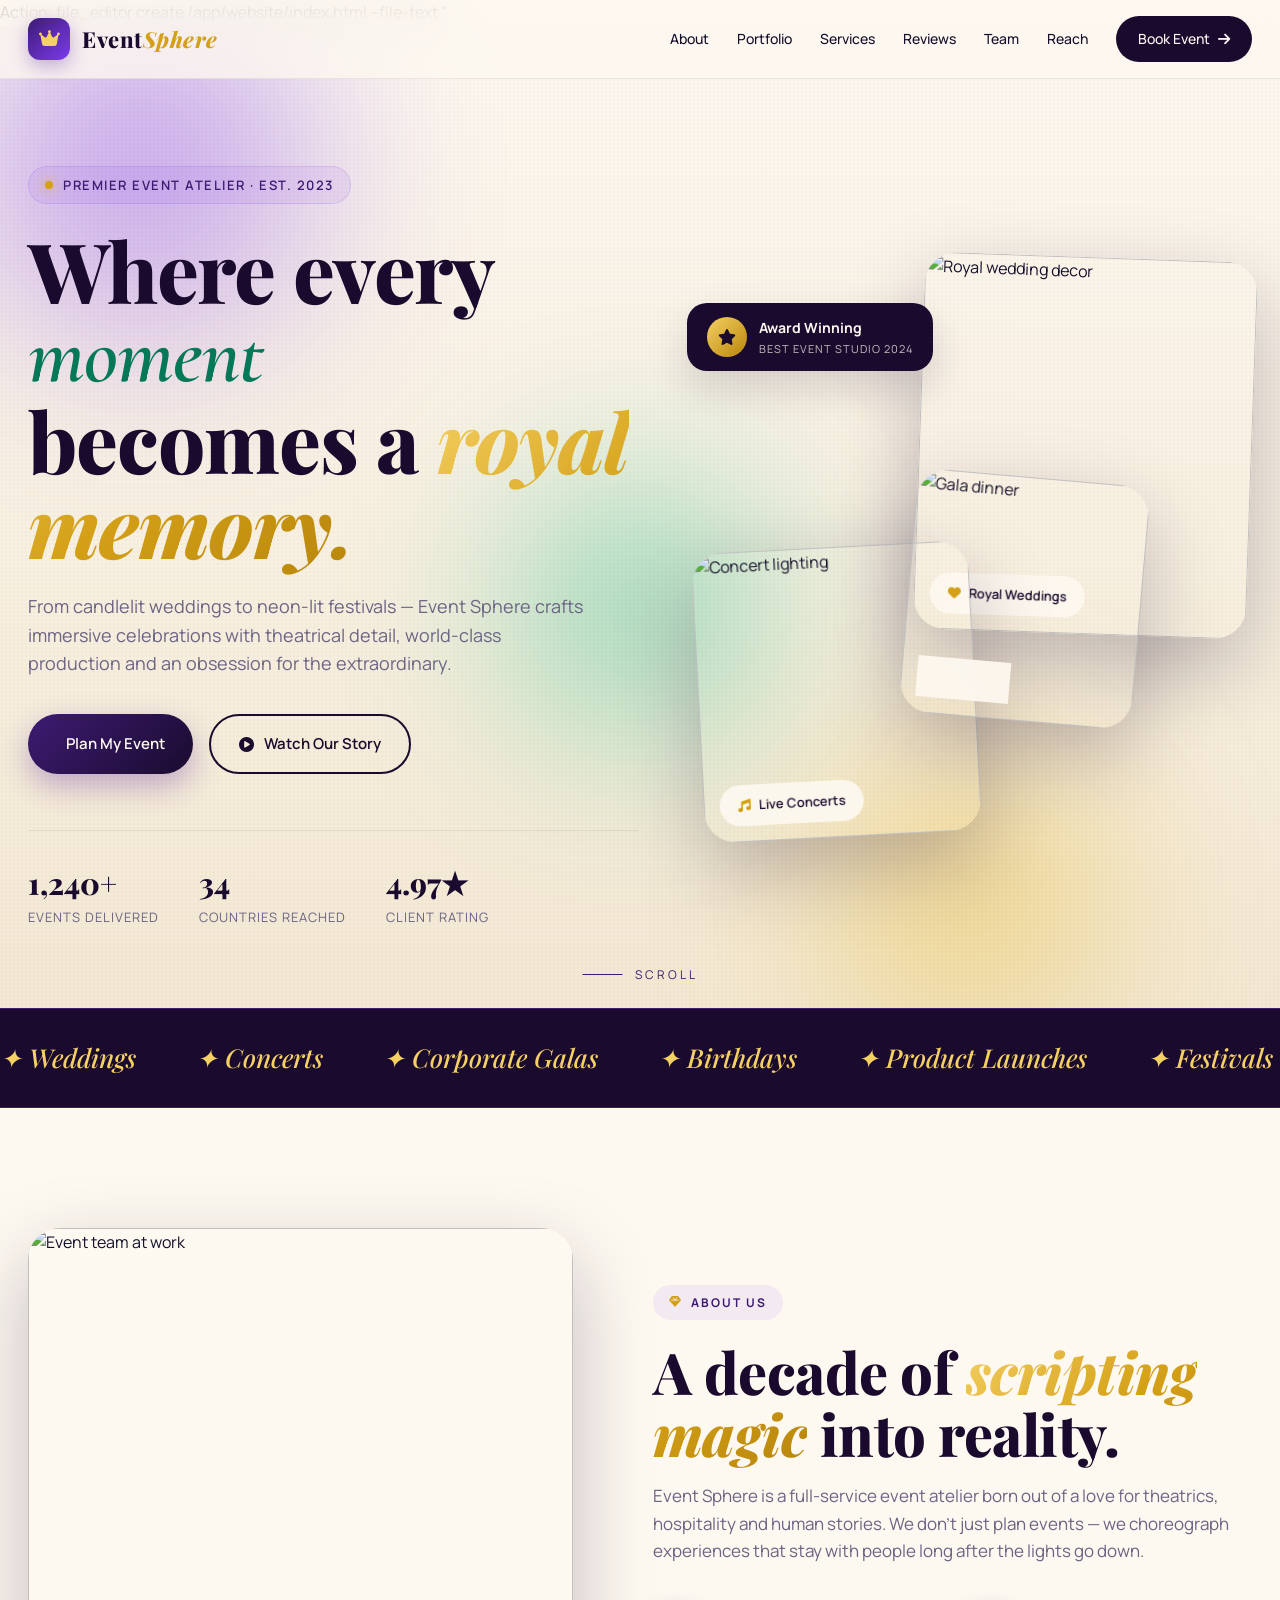
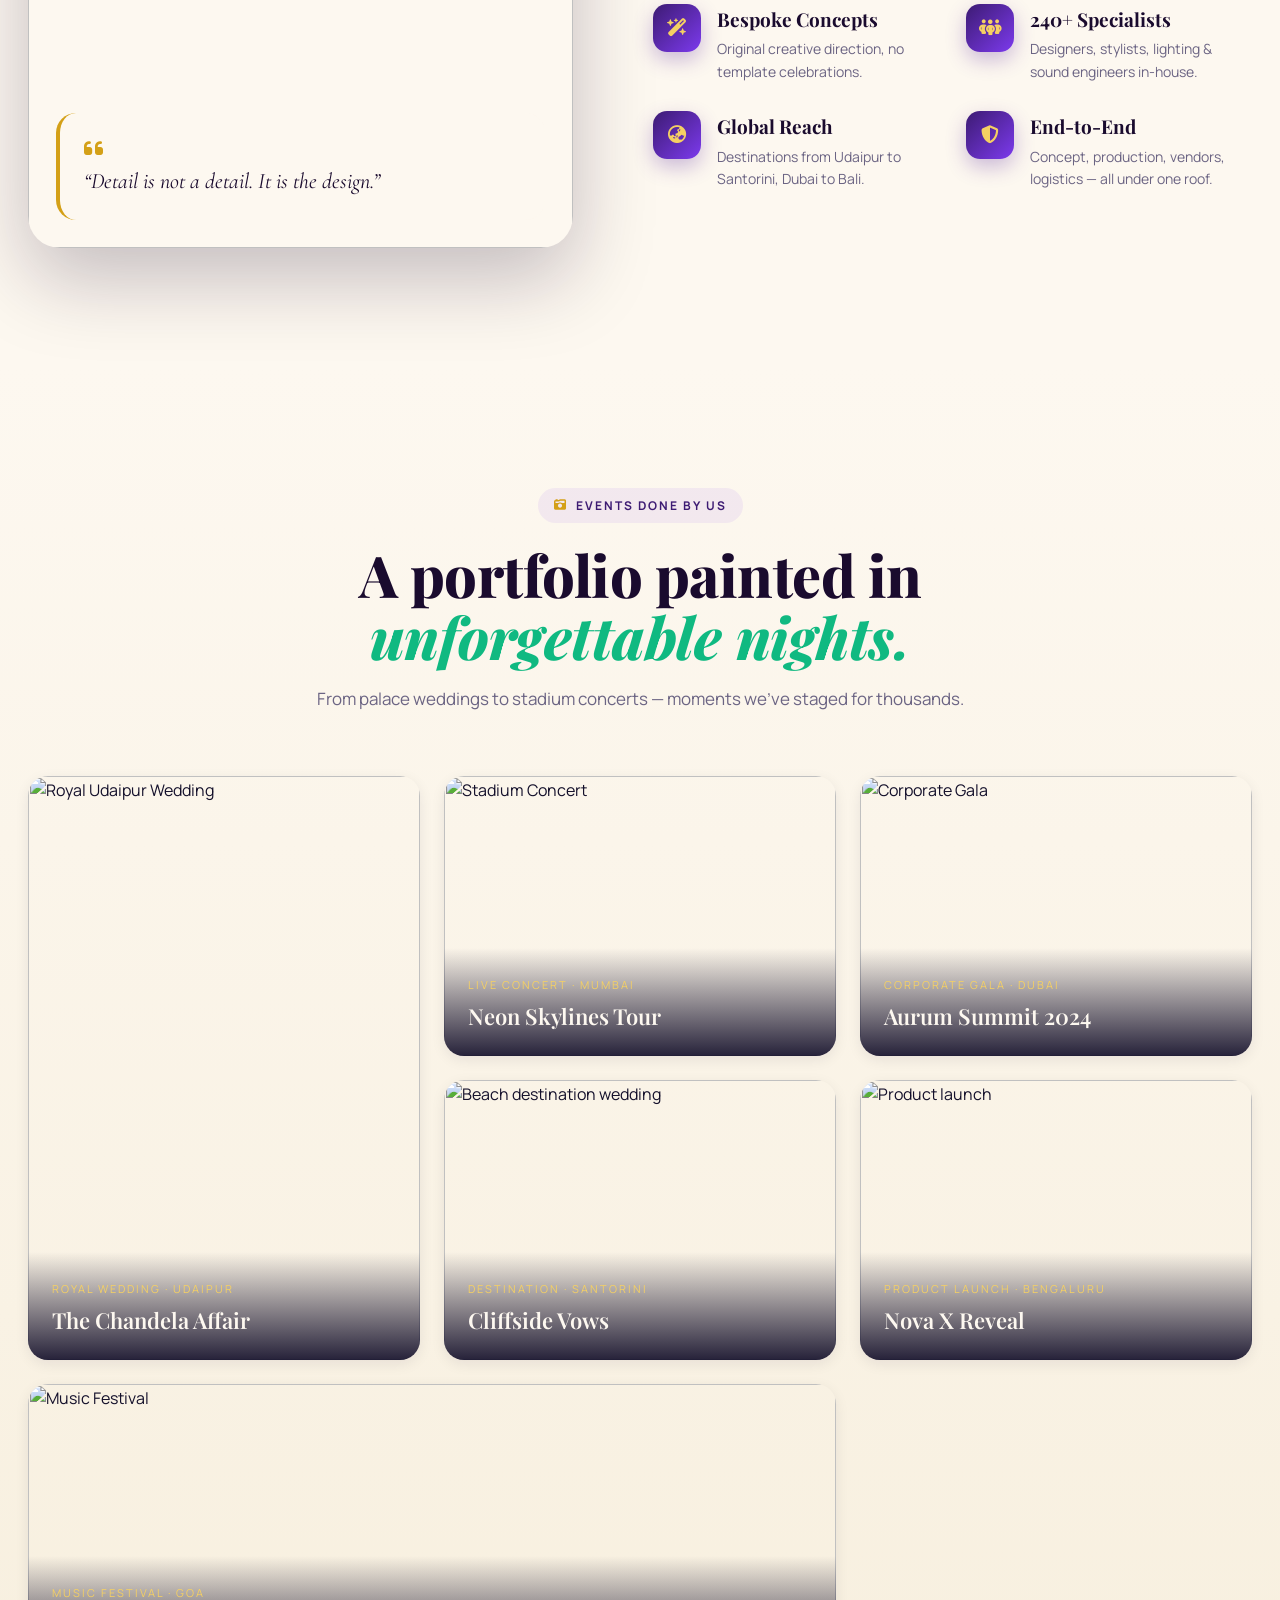
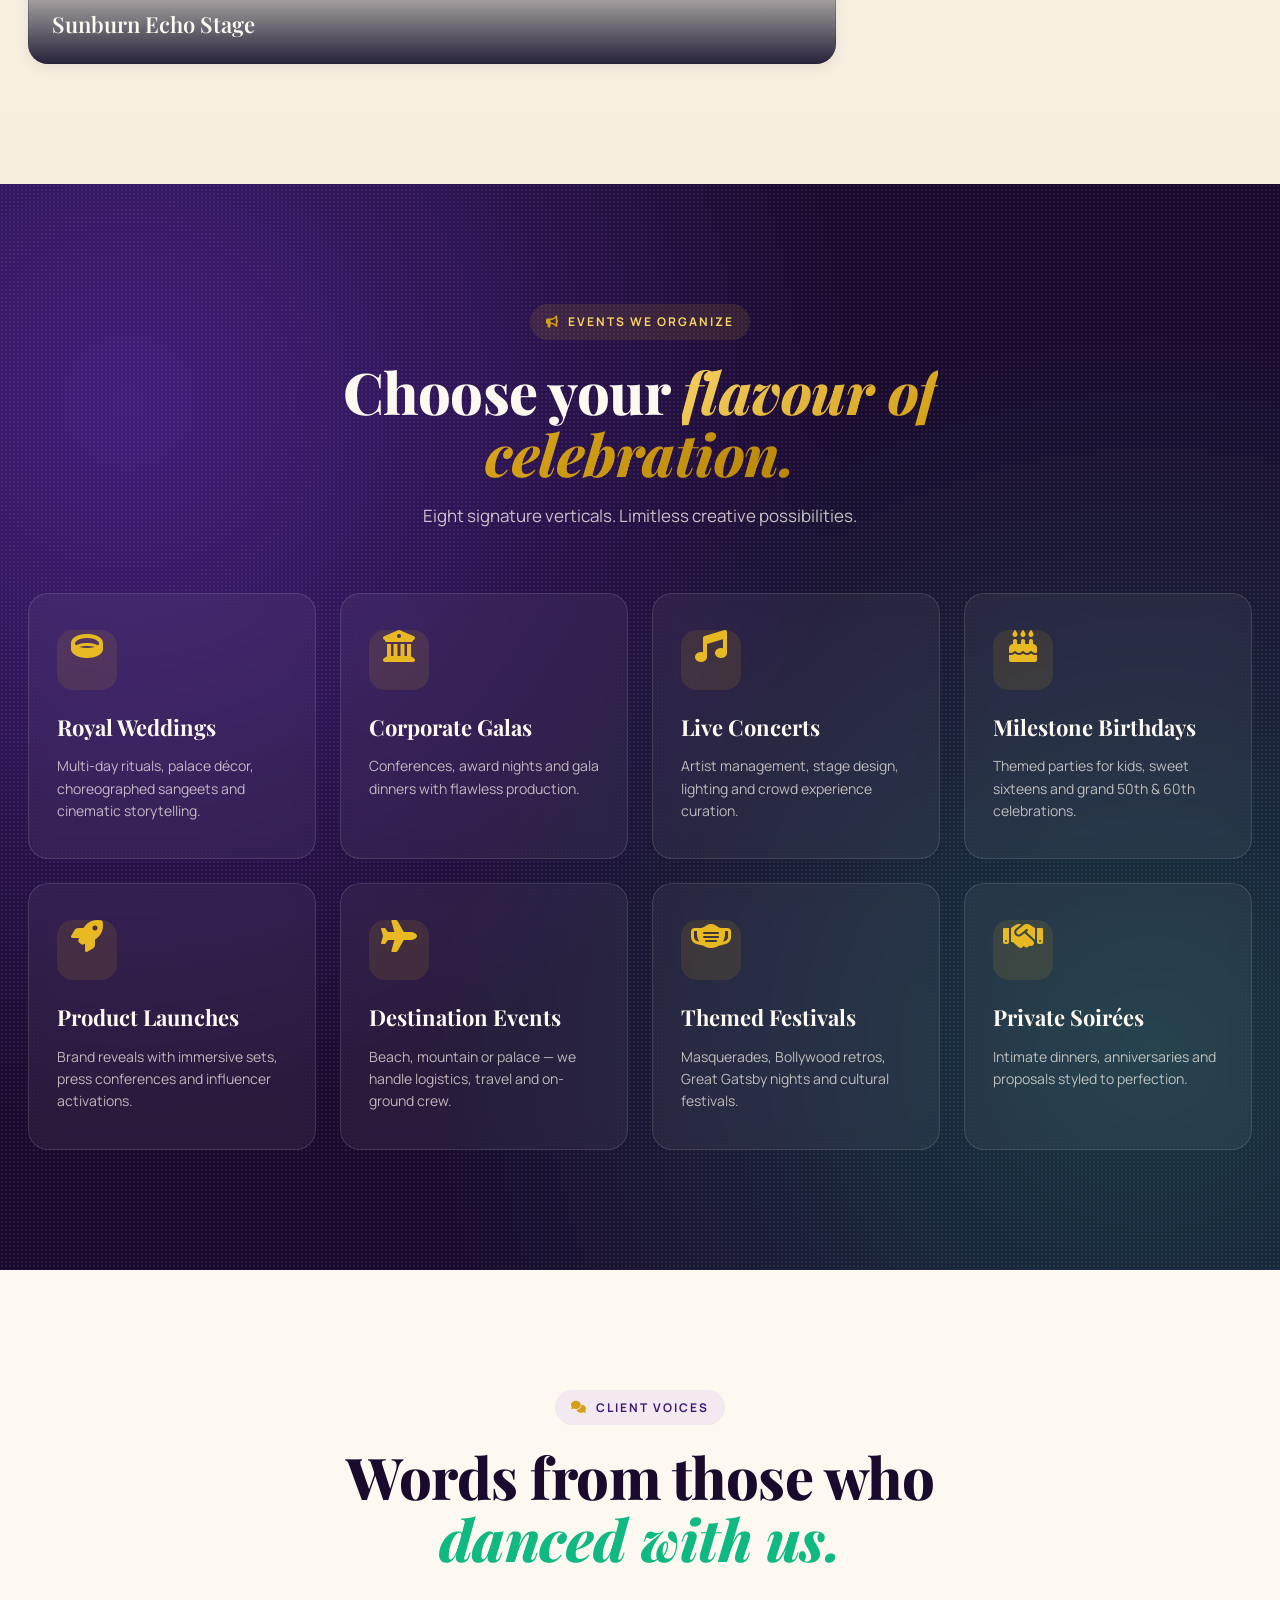
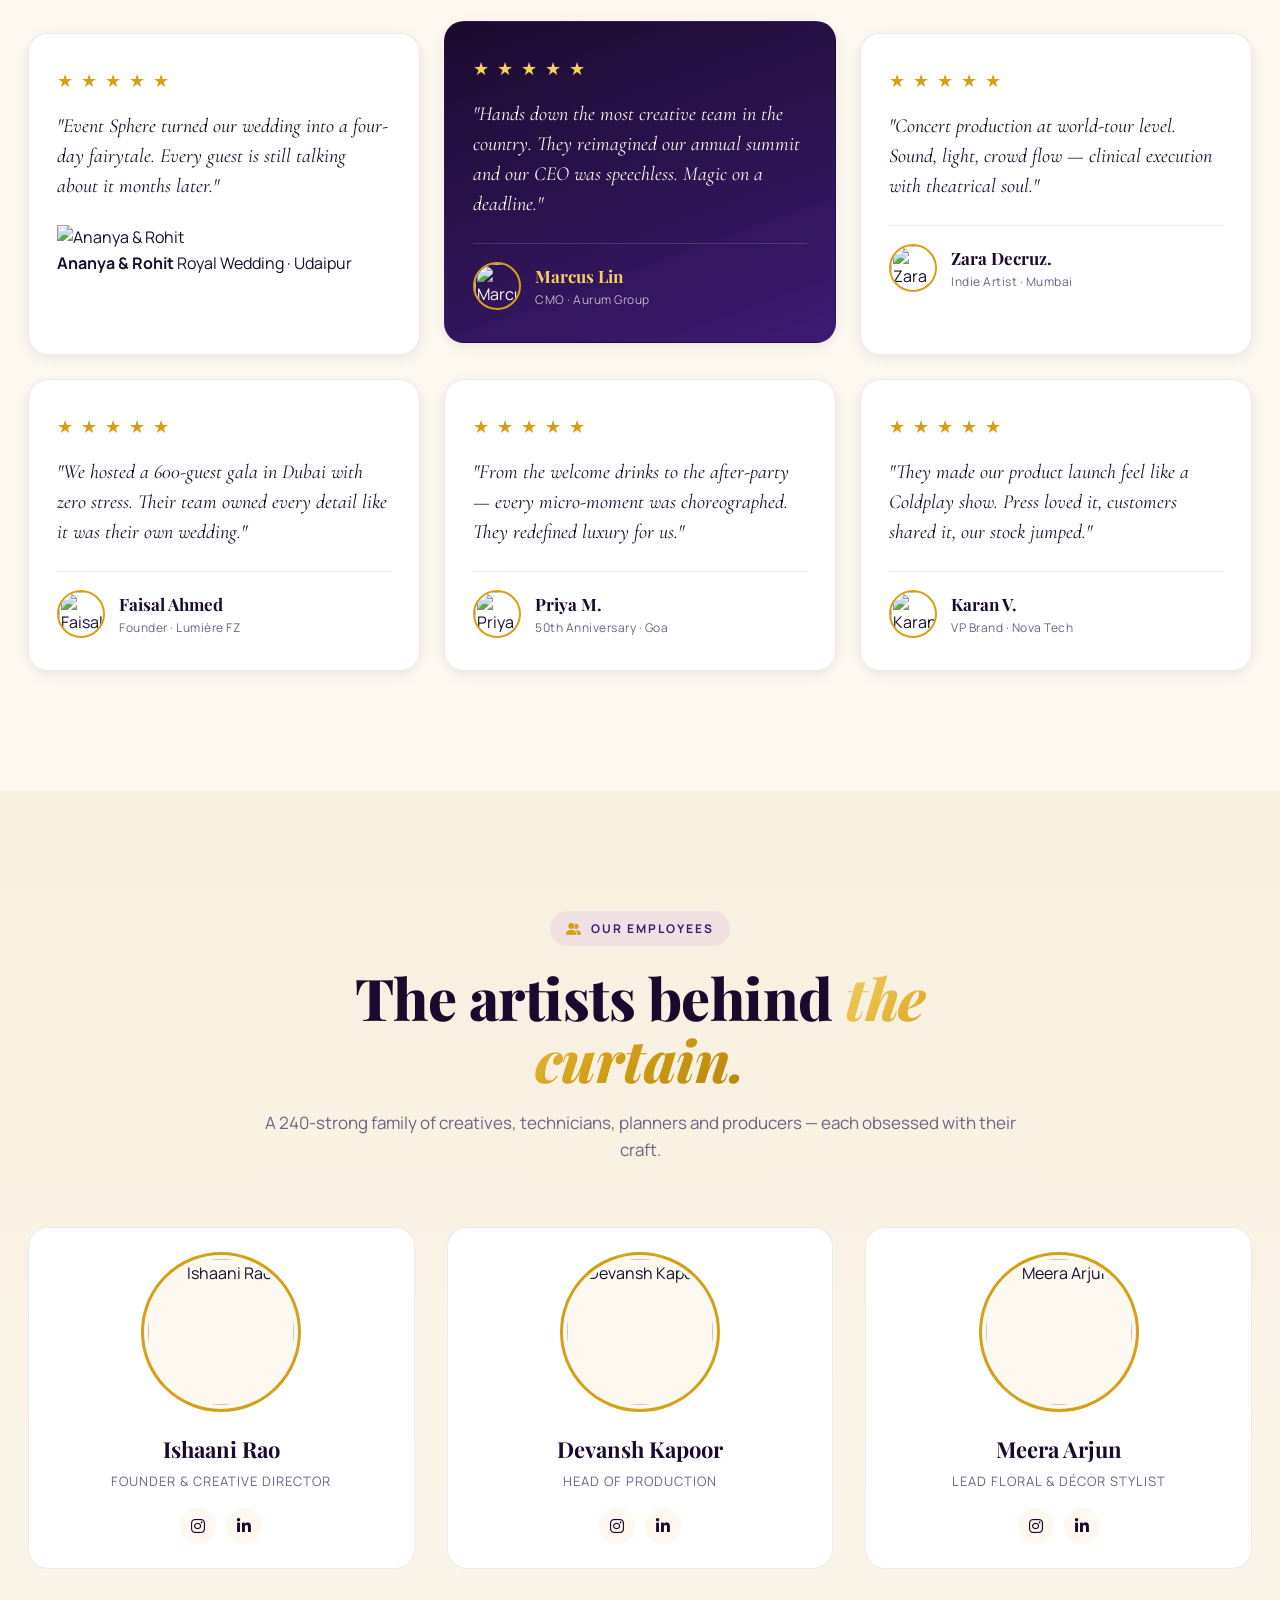
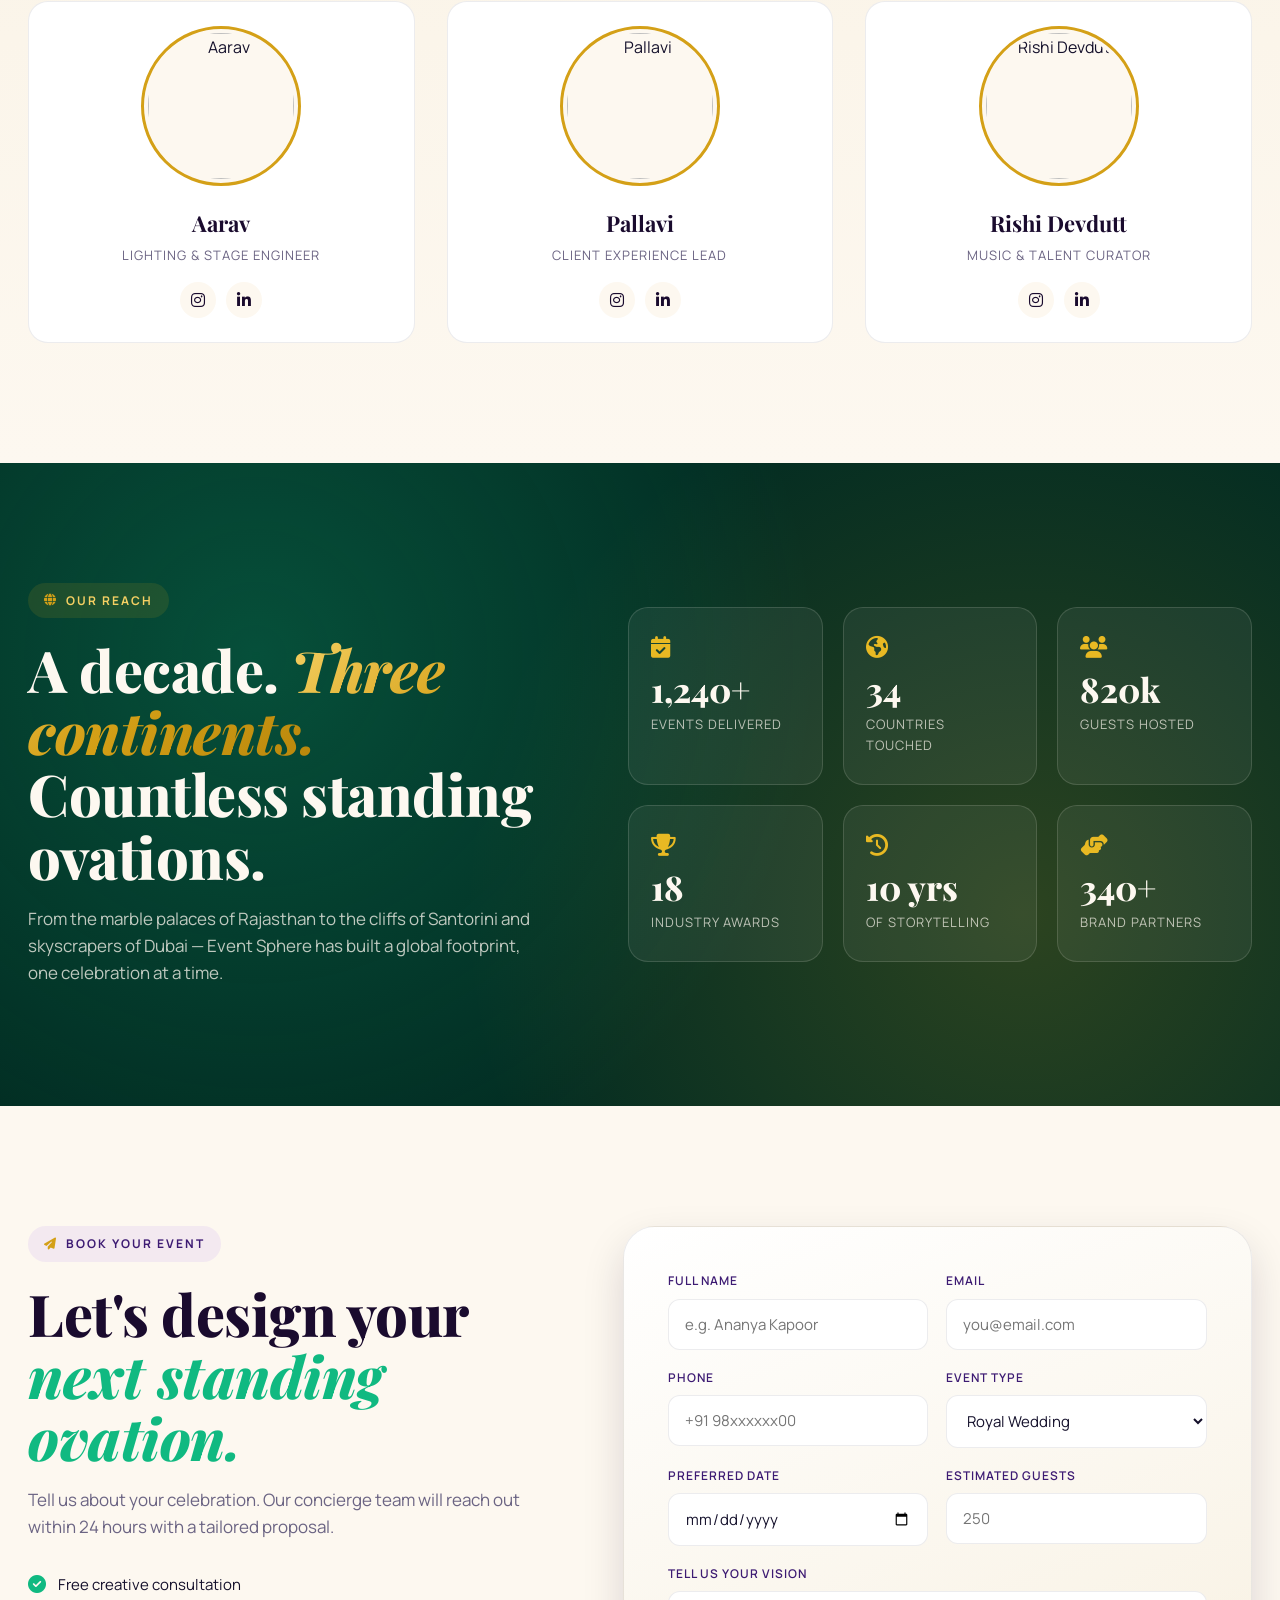
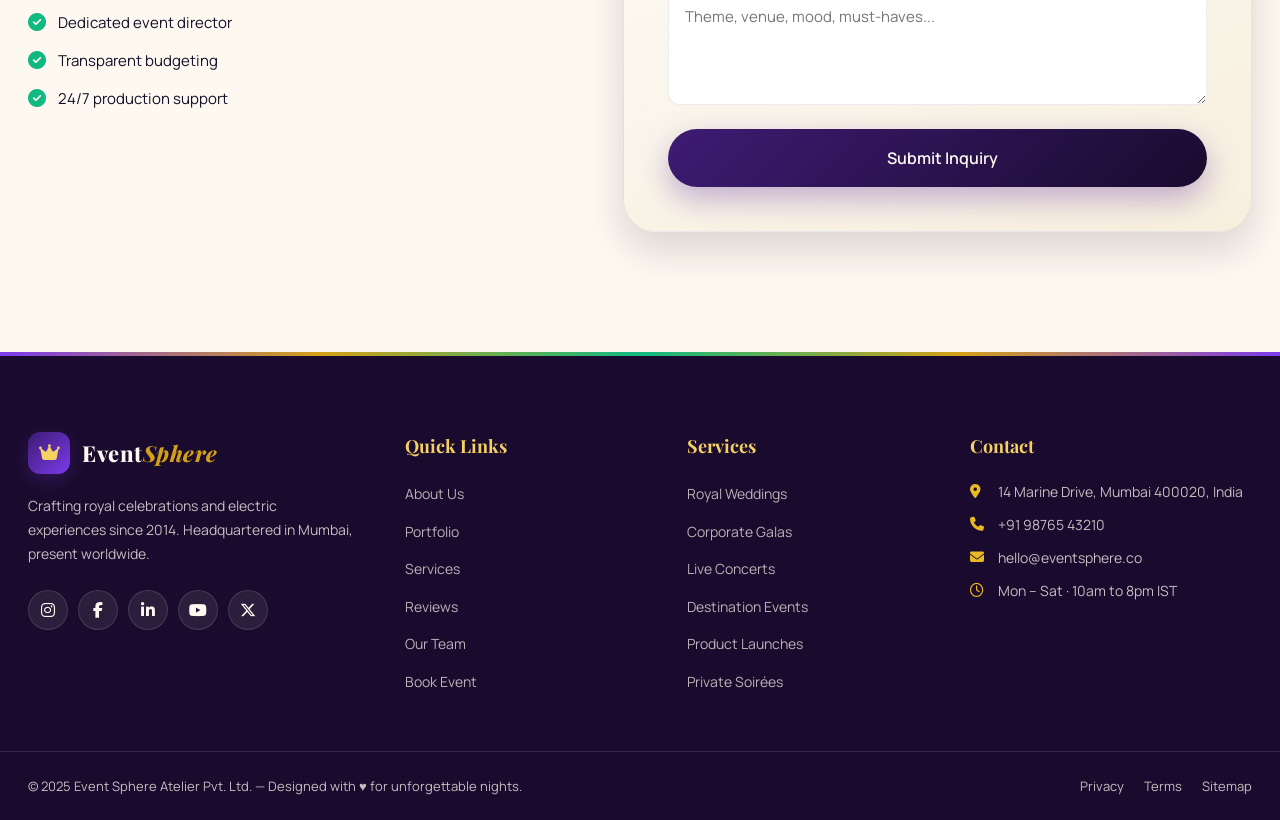
==== commit ccb3288b: "first commit" ====
--- a/index.html
+++ b/index.html
@@ -28,9 +28,9 @@
         <a href="./about.html">About</a>
         <a href="./portfolio.html">Portfolio</a>
         <a href="./services.html">Services</a>
-        <a href="#reviews">Reviews</a>
-        <a href="#team">Team</a>
-        <a href="#reach">Reach</a>
+        <a href="./review.html">Reviews</a>
+        <a href="./team.html">Team</a>
+        <a href="./reach.html">Reach</a>
         <a href="#book" class="nav-cta">Book Event <i class="fa-solid fa-arrow-right"></i></a>
       </nav>
 
